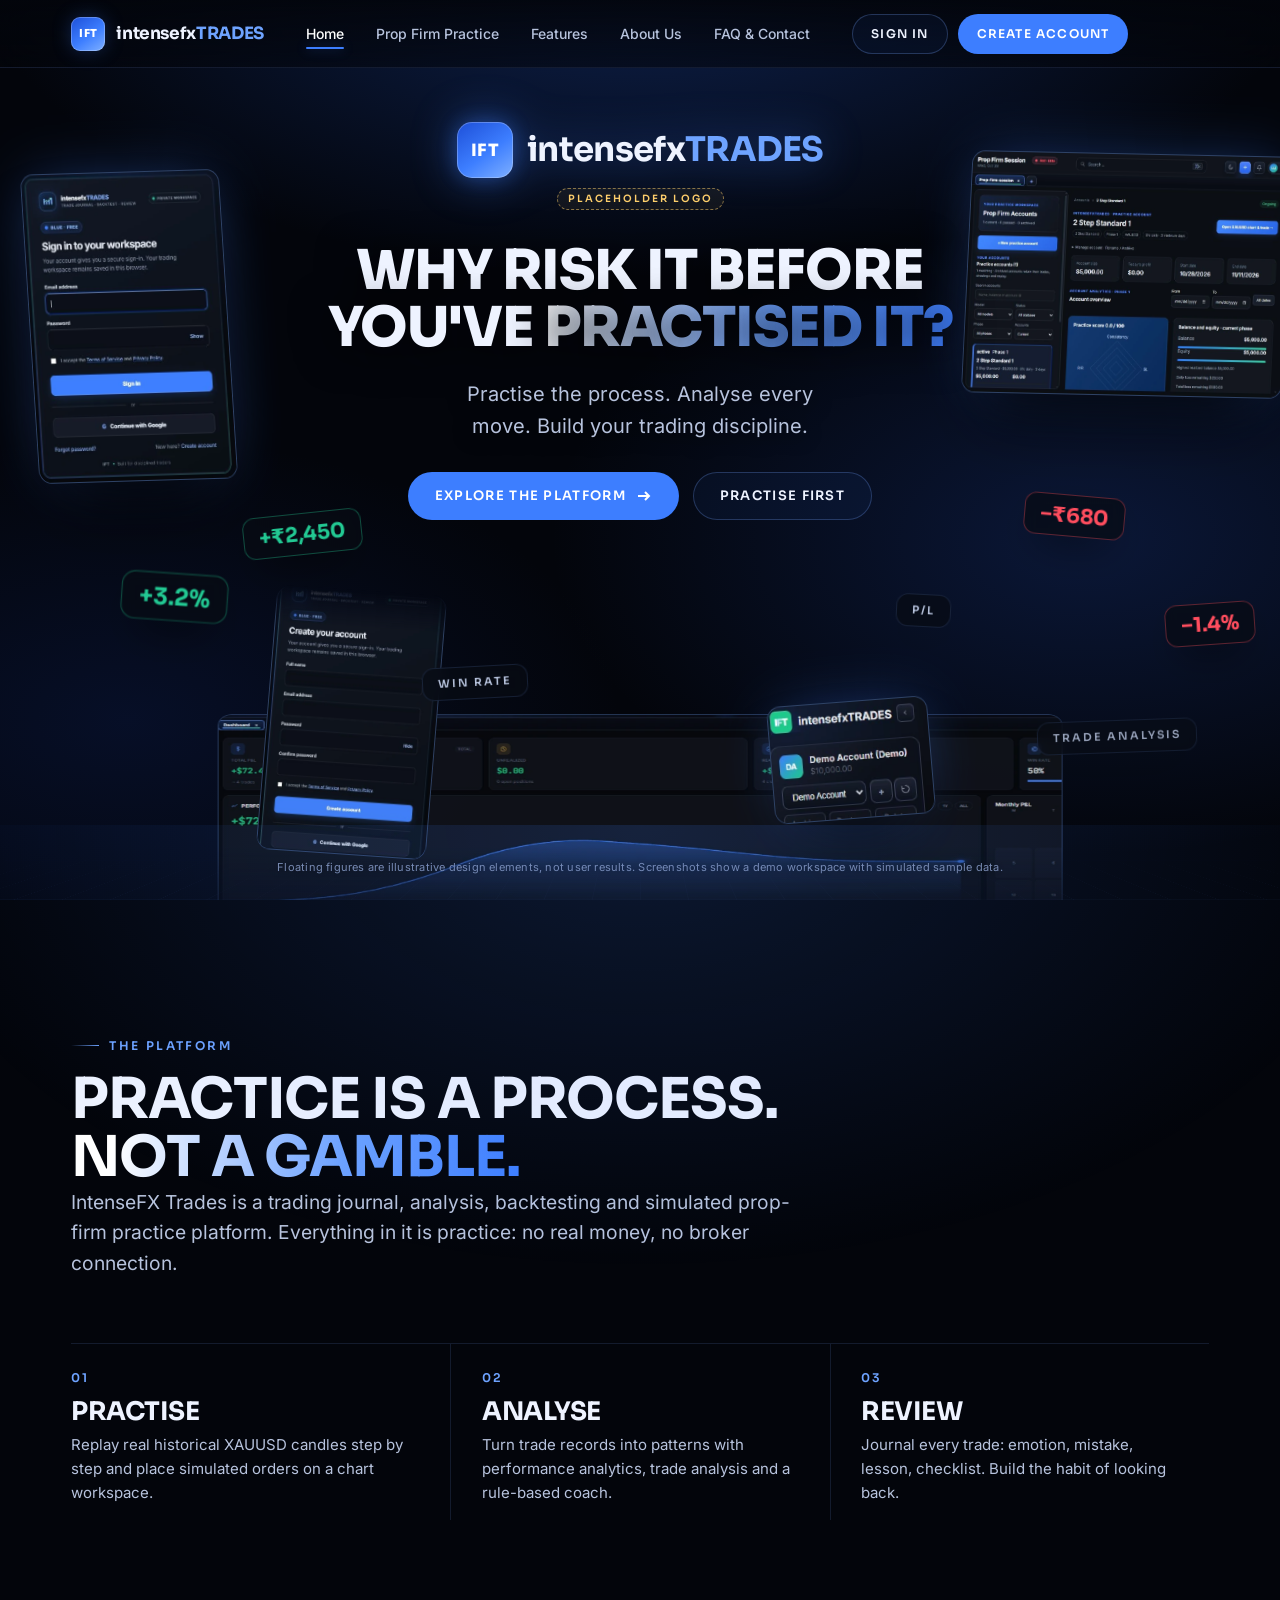
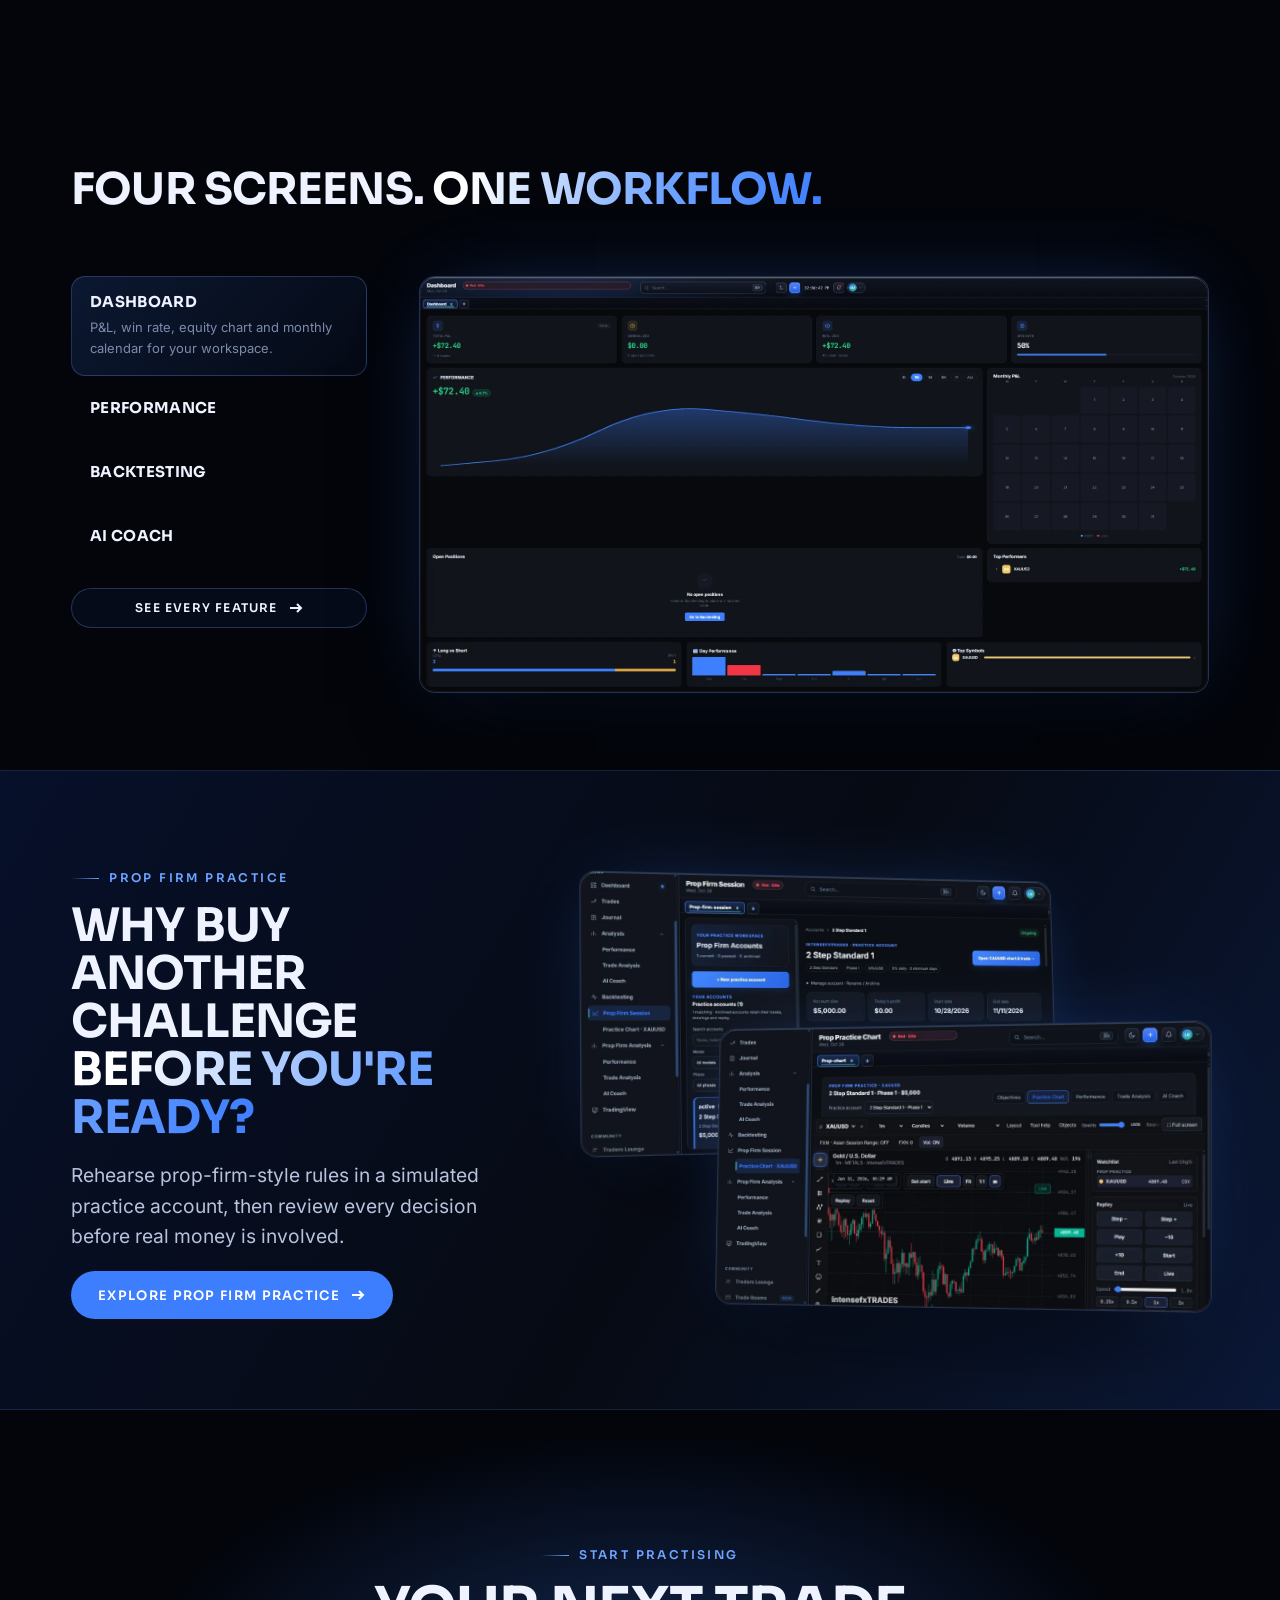
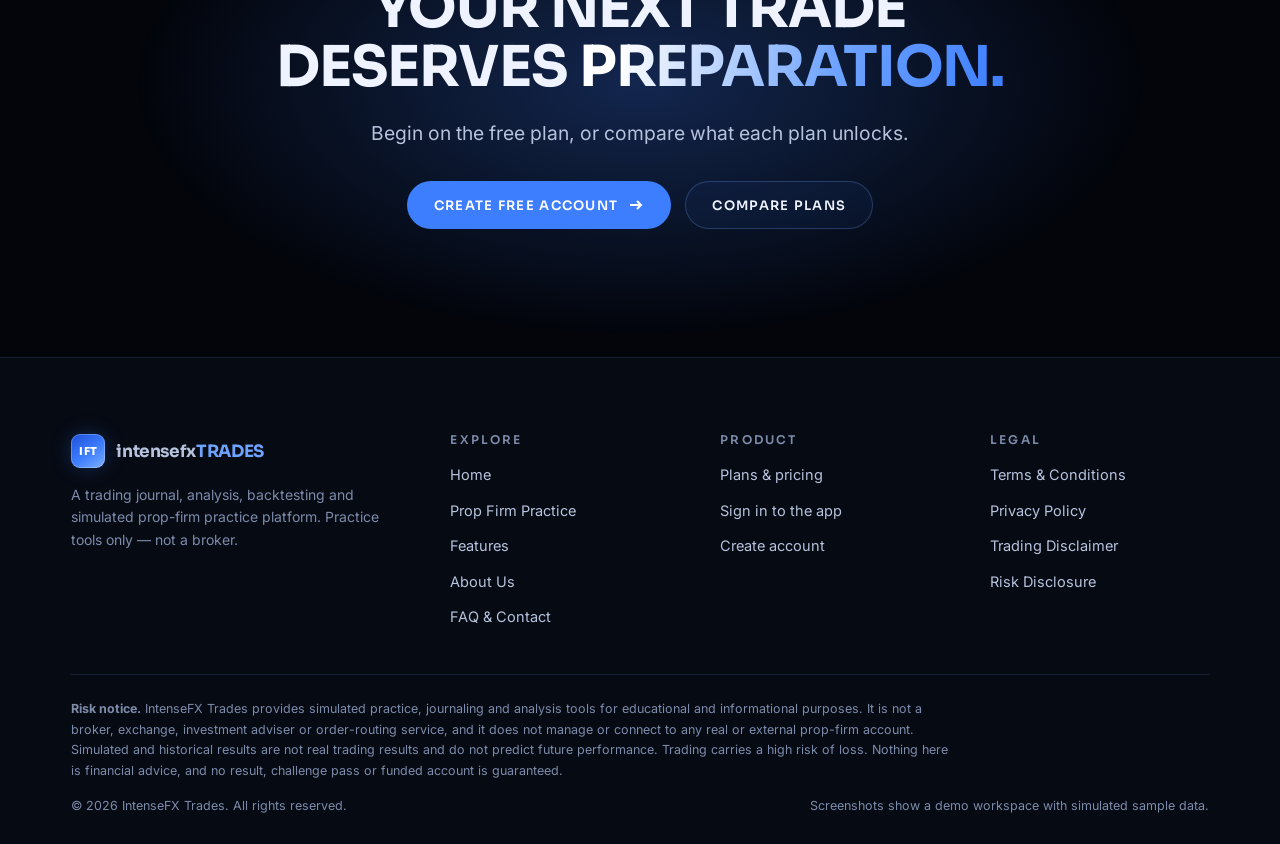
==== frontend/marketing/index.html @ 81b92e77 "Make marketing site the public root and move app under app path" ====
<!doctype html>
<html lang="en" class="js-off">
<head>
<meta charset="utf-8">
<meta name="viewport" content="width=device-width,initial-scale=1,viewport-fit=cover">
<title>IntenseFX Trades — Practise first. Analyse every move.</title>
<meta name="description" content="Trading journal, analysis, backtesting and simulated prop-firm practice. Practise the process, analyse every move, build discipline.">
<meta name="theme-color" content="#03050b">
<meta property="og:title" content="IntenseFX Trades — Practise first. Analyse every move."><meta property="og:description" content="Trading journal, analysis, backtesting and simulated prop-firm practice. Practise the process, analyse every move, build discipline."><meta property="og:type" content="website">

<link rel="icon" href="data:image/svg+xml,%3Csvg xmlns='http://www.w3.org/2000/svg' viewBox='0 0 32 32'%3E%3Crect width='32' height='32' rx='8' fill='%233d7eff'/%3E%3Ctext x='16' y='21' font-family='Arial' font-weight='800' font-size='12' text-anchor='middle' fill='white'%3EIFT%3C/text%3E%3C/svg%3E">
<link rel="preload" href="assets/fonts/sora-latin-wght-normal.woff2" as="font" type="font/woff2" crossorigin>
<link rel="preload" href="assets/fonts/inter-latin-wght-normal.woff2" as="font" type="font/woff2" crossorigin>
<link rel="stylesheet" href="assets/css/site.css?v=a6c6d876">
</head>
<body>
<a class="skip" href="#main">Skip to content</a>
<header class="nav"><div class="wrap"><a class="brand" href="index.html" aria-label="IntenseFX Trades — home"><span class="brand-mark" aria-hidden="true">IFT</span><span class="brand-word">intensefx<b>TRADES</b></span></a><button class="nav-toggle" type="button" aria-expanded="false" aria-controls="nav-panel" aria-label="Open menu"><span></span><span></span><span></span></button><div class="nav-panel" id="nav-panel"><nav aria-label="Primary"><ul class="nav-links"><li><a href="index.html" aria-current="page">Home</a></li><li><a href="prop-firm-practice.html">Prop Firm Practice</a></li><li><a href="features.html">Features</a></li><li><a href="about.html">About Us</a></li><li><a href="faq-contact.html">FAQ &amp; Contact</a></li></ul></nav><div class="nav-actions"><a class="btn btn-ghost btn-sm" href="app/" rel="noopener">Sign In</a><a class="btn btn-sm" href="app/" rel="noopener">Create Account</a></div></div></div></header>
<main id="main" class="has-hero">
<!-- HOME: lightweight 3D hero + three short sections -->
<section class="hero" aria-labelledby="hero-title">
  <div class="hero-grid" aria-hidden="true"></div>
  <canvas id="spark" aria-hidden="true"></canvas>

  <!-- Decorative 3D scene. Panels are real application screenshots; P/L figures are illustrative only. -->
  <div class="hero-stage" data-parallax aria-hidden="true">
    <div class="layer l-dash"><div class="float" style="--dur:11s"><div class="panel fade-bottom"><img src="assets/img/home/hero-dashboard.webp" width="1376" height="480" alt="Dashboard of a demo workspace showing profit and loss and an equity chart" loading="eager" decoding="async" fetchpriority="high"></div></div></div>

    <div class="layer l-login"><div class="float" style="--dur:9s"><div class="panel"><img src="assets/img/home/hero-login.webp" width="485" height="695" alt="IntenseFX Trades sign-in card" loading="eager" decoding="async" fetchpriority="high"></div></div></div>
    <div class="layer l-prop"><div class="float" style="--dur:10s;--delay:-3s"><div class="panel"><img src="assets/img/home/hero-prop-overview.webp" width="1025" height="720" alt="Prop Firm Session practice account overview" loading="eager" decoding="async" fetchpriority="high"></div></div></div>
    <div class="layer l-reg"><div class="float" style="--dur:8s;--delay:-2s"><div class="panel fade-top"><img src="assets/img/home/hero-account-creation.webp" width="485" height="720" alt="Create account form" loading="lazy" decoding="async"></div></div></div>
    <div class="layer l-sel"><div class="float" style="--dur:7.5s;--delay:-5s"><div class="panel"><img src="assets/img/home/hero-account-selection.webp" width="222" height="156" alt="Demo account selector" loading="lazy" decoding="async"></div></div></div>

    <div class="layer pl-wrap" style="left:19%;top:57%;--d0:30"><div class="float" style="--dur:6s"><span class="pl pos" style="--rot:-6deg">+₹2,450</span></div></div>
    <div class="layer pl-wrap" style="right:20%;top:55%;--d0:24"><div class="float" style="--dur:7s;--delay:-2s"><span class="pl neg" style="--rot:5deg">−₹680</span></div></div>
    <div class="layer pl-wrap" style="left:10%;top:64%;--d0:38"><div class="float" style="--dur:8s;--delay:-1s"><span class="pl pos" style="--rot:4deg;--s:1.15">+3.2%</span></div></div>
    <div class="layer pl-wrap" style="right:9%;top:67%;--d0:34"><div class="float" style="--dur:6.5s;--delay:-4s"><span class="pl neg" style="--rot:-4deg">−1.4%</span></div></div>
    <div class="layer pl-wrap" style="left:33%;top:74%;--d0:18"><div class="float" style="--dur:9s"><span class="pl lab" style="--rot:-3deg">WIN RATE</span></div></div>
    <div class="layer pl-wrap" style="right:30%;top:66%;--d0:14"><div class="float" style="--dur:10s;--delay:-6s"><span class="pl lab" style="--rot:3deg">P/L</span></div></div>
    <div class="layer pl-wrap" style="right:19%;top:80%;--d0:12"><div class="float" style="--dur:11s;--delay:-3s"><span class="pl lab" style="--rot:-2deg;opacity:.8">TRADE ANALYSIS</span></div></div>
  </div>

  <div class="hero-copy">
    <span class="logo-stage"><span class="logo-lockup" data-logo-slot="INTENSEFX_OFFICIAL_LOGO"><span class="brand-mark" aria-hidden="true">IFT</span><span class="brand-word">intensefx<b>TRADES</b></span></span><span class="ph-tag" title="Official logo not supplied yet">Placeholder logo</span></span>
    <h1 id="hero-title">Why risk it before you've <em>practised it?</em></h1>
    <p class="sub">Practise the process. Analyse every move. Build your trading discipline.</p>
    <div class="cta-row">
      <a class="btn" href="features.html">Explore the platform <svg viewBox="0 0 16 16" fill="none" stroke="currentColor" stroke-width="2" aria-hidden="true"><path d="M2 8h11M9 4l4 4-4 4"/></svg></a>
      <a class="btn btn-ghost" href="prop-firm-practice.html">Practise first</a>
    </div>
  </div>
  <p class="hero-note">Floating figures are illustrative design elements, not user results. Screenshots show a demo workspace with simulated sample data.</p>
</section>

<section class="sec glow-bg" aria-labelledby="intro-t">
  <div class="wrap">
    <div class="sec-head">
      <p class="eyebrow rv">The platform</p>
      <h2 class="tag rv" id="intro-t">Practice is a process. <em>Not a gamble.</em></h2>
      <p class="lede rv">IntenseFX Trades is a trading journal, analysis, backtesting and simulated prop-firm practice platform. Everything in it is practice: no real money, no broker connection.</p>
    </div>
    <div class="trio">
      <div class="rv"><div class="n">01</div><h3>Practise</h3><p>Replay real historical XAUUSD candles step by step and place simulated orders on a chart workspace.</p></div>
      <div class="rv" style="--d:.1s"><div class="n">02</div><h3>Analyse</h3><p>Turn trade records into patterns with performance analytics, trade analysis and a rule-based coach.</p></div>
      <div class="rv" style="--d:.2s"><div class="n">03</div><h3>Review</h3><p>Journal every trade: emotion, mistake, lesson, checklist. Build the habit of looking back.</p></div>
    </div>
  </div>
</section>

<section class="sec-tight" aria-labelledby="prev-t">
  <div class="wrap">
    <div class="sec-head"><p class="eyebrow rv">A quick look inside</p><h2 class="tag rv" id="prev-t" style="font-size:clamp(26px,3.4vw,44px)">Four screens. <em>One workflow.</em></h2></div>
    <div class="tabs rv" data-tabs>
      <div class="tablist" role="tablist" aria-label="Feature preview" aria-orientation="vertical">
        <button class="tab" role="tab" id="t-dash" aria-controls="p-dash" aria-selected="true"><strong>Dashboard</strong><span>P&amp;L, win rate, equity chart and monthly calendar for your workspace.</span></button>
        <button class="tab" role="tab" id="t-perf" aria-controls="p-perf" aria-selected="false" tabindex="-1"><strong>Performance</strong><span>Profit factor, expectancy, drawdown and breakdowns by session, symbol and strategy.</span></button>
        <button class="tab" role="tab" id="t-bt" aria-controls="p-bt" aria-selected="false" tabindex="-1"><strong>Backtesting</strong><span>Replay XAUUSD history with drawing tools and simulated orders.</span></button>
        <button class="tab" role="tab" id="t-coach" aria-controls="p-coach" aria-selected="false" tabindex="-1"><strong>AI Coach</strong><span>A rule-based review of your trading record, calculated locally.</span></button>
        <a class="btn btn-ghost btn-sm" style="margin-top:14px" href="features.html">See every feature <svg viewBox="0 0 16 16" fill="none" stroke="currentColor" stroke-width="2" aria-hidden="true"><path d="M2 8h11M9 4l4 4-4 4"/></svg></a>
      </div>
      <div class="tabpanels">
        <div role="tabpanel" id="p-dash" aria-labelledby="t-dash" class="shot" data-tilt><button type="button" class="zoom" aria-label="Enlarge screenshot: Dashboard"><img src="assets/img/features/dashboard.webp" width="1753" height="924" alt="Dashboard with total, unrealised and realised P&amp;L, win rate and an equity chart (demo workspace)" loading="eager" decoding="async" fetchpriority="high"><span class="zoom-hint" aria-hidden="true">Enlarge ⤢</span></button></div>
        <div role="tabpanel" id="p-perf" aria-labelledby="t-perf" class="shot" hidden><button type="button" class="zoom" aria-label="Enlarge screenshot: Performance analytics"><img src="assets/img/features/performance.webp" width="1794" height="782" alt="Performance analytics with net profit, win rate, profit factor and equity curve (demo workspace)" loading="lazy" decoding="async"><span class="zoom-hint" aria-hidden="true">Enlarge ⤢</span></button></div>
        <div role="tabpanel" id="p-bt" aria-labelledby="t-bt" class="shot" hidden><button type="button" class="zoom" aria-label="Enlarge screenshot: Backtesting"><img src="assets/img/features/backtesting.webp" width="1732" height="853" alt="Backtesting workspace replaying XAUUSD candles with position boxes" loading="lazy" decoding="async"><span class="zoom-hint" aria-hidden="true">Enlarge ⤢</span></button></div>
        <div role="tabpanel" id="p-coach" aria-labelledby="t-coach" class="shot" hidden><button type="button" class="zoom" aria-label="Enlarge screenshot: AI Coach"><img src="assets/img/features/ai-coach.webp" width="1730" height="735" alt="AI Coach scores and insights (demo workspace)" loading="lazy" decoding="async"><span class="zoom-hint" aria-hidden="true">Enlarge ⤢</span></button></div>
      </div>
    </div>
  </div>
</section>

<section class="band" aria-labelledby="prop-t">
  <div class="wrap">
    <div class="split">
      <div class="copy">
        <p class="eyebrow rv">Prop Firm Practice</p>
        <h2 class="tag rv" id="prop-t" style="font-size:clamp(26px,3.6vw,48px)">Why buy another challenge <em>before you're ready?</em></h2>
        <p class="lede rv">Rehearse prop-firm-style rules in a simulated practice account, then review every decision before real money is involved.</p>
        <div class="cta-row rv"><a class="btn" href="prop-firm-practice.html">Explore Prop Firm Practice <svg viewBox="0 0 16 16" fill="none" stroke="currentColor" stroke-width="2" aria-hidden="true"><path d="M2 8h11M9 4l4 4-4 4"/></svg></a></div>
      </div>
      <div class="stack-art rv" aria-hidden="false">
        <div class="shot"><img src="assets/img/prop/prop-overview.webp" width="1280" height="720" alt="Prop Firm Session practice account overview" loading="lazy" decoding="async"></div>
        <div class="shot"><img src="assets/img/prop/prop-chart.webp" width="1280" height="720" alt="Prop Practice Chart for XAUUSD with replay controls" loading="lazy" decoding="async"></div>
      </div>
    </div>
  </div>
</section>

<section class="sec final" aria-labelledby="fin-t">
  <div class="wrap">
    <p class="eyebrow rv">Start practising</p>
    <h2 class="tag rv" id="fin-t">Your next trade deserves <em>preparation.</em></h2>
    <p class="lede rv">Begin on the free plan, or compare what each plan unlocks.</p>
    <div class="cta-row rv"><a class="btn" href="app/" rel="noopener">Create free account <svg viewBox="0 0 16 16" fill="none" stroke="currentColor" stroke-width="2" aria-hidden="true"><path d="M2 8h11M9 4l4 4-4 4"/></svg></a><a class="btn btn-ghost" href="features.html#pricing">Compare plans</a></div>
  </div>
</section>

</main>
<footer class="footer"><div class="wrap">
<div class="foot-grid">
<div><a class="brand" href="index.html" aria-label="IntenseFX Trades — home"><span class="brand-mark" aria-hidden="true">IFT</span><span class="brand-word">intensefx<b>TRADES</b></span></a><p class="foot-about">A trading journal, analysis, backtesting and simulated prop-firm practice platform. Practice tools only — not a broker.</p></div>
<div><h4>Explore</h4><ul><li><a href="index.html">Home</a></li><li><a href="prop-firm-practice.html">Prop Firm Practice</a></li><li><a href="features.html">Features</a></li><li><a href="about.html">About Us</a></li><li><a href="faq-contact.html">FAQ &amp; Contact</a></li></ul></div>
<div><h4>Product</h4><ul><li><a href="features.html#pricing">Plans &amp; pricing</a></li><li><a href="app/">Sign in to the app</a></li><li><a href="app/">Create account</a></li></ul></div>
<div><h4>Legal</h4><ul><li><a href="legal.html#terms">Terms &amp; Conditions</a></li><li><a href="legal.html#privacy">Privacy Policy</a></li><li><a href="legal.html#disclaimer">Trading Disclaimer</a></li><li><a href="legal.html#risk">Risk Disclosure</a></li></ul></div>
</div>
<div class="foot-risk"><p><strong>Risk notice.</strong> IntenseFX Trades provides simulated practice, journaling and analysis tools for educational and informational purposes. It is not a broker, exchange, investment adviser or order-routing service, and it does not manage or connect to any real or external prop-firm account. Simulated and historical results are not real trading results and do not predict future performance. Trading carries a high risk of loss. Nothing here is financial advice, and no result, challenge pass or funded account is guaranteed.</p></div>
<div class="foot-bottom"><span>© 2026 IntenseFX Trades. All rights reserved.</span><span>Screenshots show a demo workspace with simulated sample data.</span></div>
</div></footer>
<script src="assets/js/site.js?v=a6c6d876" defer></script>
</body>
</html>
---- frontend/marketing/assets/css/site.css ----
/* IntenseFX Trades marketing site — design system
   Blue-black identity matched to the app. Plan colours (green/purple/red/gold) only on plan UI. */

@font-face{font-family:"Sora";src:url("../fonts/sora-latin-wght-normal.woff2") format("woff2");font-weight:100 800;font-display:swap}
@font-face{font-family:"Inter";src:url("../fonts/inter-latin-wght-normal.woff2") format("woff2");font-weight:100 900;font-display:swap}

:root{
  --bg-0:#03050b; --bg-1:#060a13; --bg-2:#0a101c; --bg-3:#0f1727;
  --ink:#eef3ff; --ink-2:#b7c3dd; --ink-3:#7d8bab;
  --line:rgba(120,165,255,.14); --line-2:rgba(120,165,255,.26);
  --blue:#3d7eff; --blue-2:#6ea3ff; --blue-glow:rgba(61,126,255,.45);
  --green:#22c993; --red:#ff4d5e; --purple:#8b6cff; --gold:#e2b04a;
  --font-display:"Sora","Inter",system-ui,sans-serif;
  --font-body:"Inter",system-ui,-apple-system,"Segoe UI",sans-serif;
  --r-1:10px; --r-2:16px; --r-3:24px;
  --gut:clamp(18px,4vw,56px); --max:1240px;
  --ease:cubic-bezier(.2,.7,.2,1);
  --nav-h:68px;
}
*{box-sizing:border-box}
html{scroll-behavior:smooth;-webkit-text-size-adjust:100%}
body{margin:0;background:var(--bg-0);color:var(--ink);font:400 16px/1.6 var(--font-body);overflow-x:hidden;-webkit-font-smoothing:antialiased}
img{max-width:100%;height:auto;display:block}
a{color:var(--blue-2);text-underline-offset:3px}
a:hover{color:#fff}
:focus-visible{outline:2px solid var(--blue-2);outline-offset:3px;border-radius:6px}
.sr{position:absolute!important;width:1px;height:1px;overflow:hidden;clip:rect(0 0 0 0);white-space:nowrap}
.skip{position:absolute;left:12px;top:-60px;background:var(--blue);color:#fff;padding:10px 16px;border-radius:8px;z-index:200;transition:top .2s}
.skip:focus{top:12px}
.wrap{width:100%;max-width:var(--max);margin:0 auto;padding:0 var(--gut)}
section{position:relative}
h1,h2,h3,h4{font-family:var(--font-display);margin:0;line-height:1.08;letter-spacing:-.02em}
p{margin:0 0 1em}

/* ---------- typography ---------- */
.eyebrow{font:600 12px/1 var(--font-display);letter-spacing:.2em;text-transform:uppercase;color:var(--blue-2);display:inline-flex;align-items:center;gap:10px;margin-bottom:18px}
.eyebrow::before{content:"";width:28px;height:1px;background:linear-gradient(90deg,transparent,var(--blue-2))}
.tag{font-weight:700;text-transform:uppercase;font-size:clamp(28px,4.4vw,58px);line-height:1.04}
.tag em{font-style:normal;background:linear-gradient(100deg,#fff 10%,var(--blue-2) 60%,var(--blue));-webkit-background-clip:text;background-clip:text;color:transparent}
.lede{font-size:clamp(16px,1.5vw,20px);color:var(--ink-2);max-width:60ch}
.muted{color:var(--ink-3)}
.mono{font-family:ui-monospace,SFMono-Regular,Menlo,monospace}

/* ---------- buttons ---------- */
.btn{--c:var(--blue);display:inline-flex;align-items:center;justify-content:center;gap:10px;min-height:48px;padding:0 26px;border-radius:999px;border:1px solid transparent;font:600 13px/1 var(--font-display);letter-spacing:.1em;text-transform:uppercase;text-decoration:none;cursor:pointer;color:#fff;background:var(--c);transition:transform .25s var(--ease),box-shadow .25s var(--ease),background .25s,border-color .25s;position:relative}
.btn:hover{transform:translateY(-2px);box-shadow:0 12px 34px -8px var(--blue-glow);color:#fff}
.btn:active{transform:translateY(0) scale(.98);box-shadow:none}
.btn svg{width:16px;height:16px;transition:transform .25s var(--ease)}
.btn:hover svg{transform:translateX(3px)}
.btn-ghost{background:rgba(61,126,255,.06);border-color:var(--line-2);color:var(--ink)}
.btn-ghost:hover{background:rgba(61,126,255,.14);border-color:var(--blue-2)}
.btn-sm{min-height:40px;padding:0 18px;font-size:12px}
.btn[disabled],.btn[aria-disabled="true"]{opacity:.45;cursor:not-allowed;transform:none;box-shadow:none;pointer-events:none}
.btn.loading::after{content:"";width:14px;height:14px;border-radius:50%;border:2px solid rgba(255,255,255,.4);border-top-color:#fff;animation:spin .7s linear infinite}
@keyframes spin{to{transform:rotate(360deg)}}
.cta-row{display:flex;flex-wrap:wrap;gap:14px}

/* ---------- navigation ---------- */
.nav{position:fixed;inset:0 0 auto 0;height:var(--nav-h);z-index:100;display:flex;align-items:center;background:linear-gradient(to bottom,rgba(3,5,11,.92),rgba(3,5,11,.55));backdrop-filter:blur(14px);-webkit-backdrop-filter:blur(14px);border-bottom:1px solid var(--line)}
.nav .wrap{display:flex;align-items:center;gap:28px}
.brand{display:inline-flex;align-items:center;gap:11px;text-decoration:none;color:var(--ink)}
.brand-mark{width:34px;height:34px;border-radius:9px;background:linear-gradient(145deg,#1d4fd8,#3d7eff 55%,#7fb0ff);display:grid;place-items:center;font:800 11px/1 var(--font-display);letter-spacing:.02em;color:#fff;box-shadow:0 0 22px -4px var(--blue-glow),inset 0 0 0 1px rgba(255,255,255,.25)}
.brand-word{font:700 17px/1 var(--font-display);letter-spacing:-.02em}
.brand-word b{color:var(--blue-2);font-weight:700}
.brand img{height:34px;width:auto}
.nav-links{display:flex;gap:4px;margin:0 auto;padding:0;list-style:none}
.nav-links a{display:block;padding:10px 14px;border-radius:999px;color:var(--ink-2);text-decoration:none;font:500 14px/1 var(--font-body);position:relative;transition:color .2s,background .2s}
.nav-links a:hover{color:#fff;background:rgba(61,126,255,.1)}
.nav-links a[aria-current="page"]{color:#fff}
.nav-links a[aria-current="page"]::after{content:"";position:absolute;left:14px;right:14px;bottom:2px;height:2px;border-radius:2px;background:var(--blue);box-shadow:0 0 12px var(--blue-glow)}
.nav-actions{display:flex;gap:10px;align-items:center}
.nav-toggle{display:none;width:44px;height:44px;border-radius:12px;border:1px solid var(--line-2);background:rgba(61,126,255,.06);color:var(--ink);cursor:pointer;margin-left:auto}
.nav-toggle span{display:block;width:18px;height:2px;background:currentColor;margin:4px auto;transition:transform .3s var(--ease),opacity .2s}
.nav-toggle[aria-expanded="true"] span:nth-child(1){transform:translateY(6px) rotate(45deg)}
.nav-toggle[aria-expanded="true"] span:nth-child(2){opacity:0}
.nav-toggle[aria-expanded="true"] span:nth-child(3){transform:translateY(-6px) rotate(-45deg)}
@media (max-width:980px){
  .nav-toggle{display:block}
  .nav .wrap{gap:12px}
  .nav-panel{position:fixed;inset:var(--nav-h) 0 auto 0;background:rgba(3,5,11,.97);backdrop-filter:blur(16px);border-bottom:1px solid var(--line);padding:14px var(--gut) 26px;display:grid;gap:18px;max-height:calc(100dvh - var(--nav-h));overflow:auto;visibility:hidden;opacity:0;transform:translateY(-10px);transition:opacity .25s,transform .3s var(--ease),visibility 0s .3s}
  .nav-panel.open{visibility:visible;opacity:1;transform:none;transition-delay:0s}
  .nav-links{flex-direction:column;margin:0}
  .nav-links a{padding:14px 12px;font-size:16px;border-radius:10px}
  .nav-links a[aria-current="page"]::after{left:12px;right:auto;width:28px;bottom:6px}
  .nav-actions{flex-wrap:wrap}
  .nav-actions .btn{flex:1 1 150px}
}
@media (min-width:981px){.nav-panel{display:contents}}
main{padding-top:var(--nav-h)}
main.has-hero{padding-top:0}

/* ---------- sections ---------- */
.sec{padding:clamp(72px,10vw,140px) 0}
.sec-tight{padding:clamp(48px,6vw,84px) 0}
.sec-head{max-width:780px;margin-bottom:clamp(32px,5vw,64px)}
.sec-head.center{margin-inline:auto;text-align:center}
.sec-head.center .lede{margin-inline:auto}
.divider{height:1px;background:linear-gradient(90deg,transparent,var(--line-2),transparent);border:0;margin:0}
.glow-bg{overflow-x:clip}
.glow-bg::before{content:"";position:absolute;inset:-10% -20% auto;height:70%;background:radial-gradient(ellipse at 50% 0,rgba(61,126,255,.16),transparent 60%);pointer-events:none}

/* reveal (plays once) */
.rv{opacity:0;transform:translateY(26px);transition:opacity .8s var(--ease),transform .8s var(--ease);transition-delay:var(--d,0s)}
.rv.in{opacity:1;transform:none}
.js-off .rv,.no-io .rv{opacity:1;transform:none}

/* ---------- screenshot frames ---------- */
.shot{position:relative;margin:0;border-radius:var(--r-2);background:var(--bg-1);border:1px solid var(--line-2);overflow:hidden;box-shadow:0 50px 90px -40px rgba(0,0,0,.9),0 0 80px -30px var(--blue-glow);transition:transform .5s var(--ease),box-shadow .5s}
.shot::after{content:"";position:absolute;inset:0;border-radius:inherit;box-shadow:inset 0 0 0 1px rgba(255,255,255,.04),inset 0 1px 0 rgba(160,200,255,.18);pointer-events:none}
.shot button.zoom{all:unset;display:block;cursor:zoom-in;width:100%;position:relative}
.shot button.zoom:focus-visible{outline:2px solid var(--blue-2);outline-offset:-2px}
.shot img{width:100%;height:auto}
.shot .zoom-hint{position:absolute;right:12px;bottom:12px;background:rgba(3,5,11,.8);border:1px solid var(--line-2);border-radius:999px;padding:7px 12px;font:600 11px/1 var(--font-display);letter-spacing:.08em;text-transform:uppercase;color:var(--ink-2);opacity:0;transform:translateY(6px);transition:.25s;pointer-events:none}
.shot:hover .zoom-hint,.shot button.zoom:focus-visible .zoom-hint{opacity:1;transform:none}
@media (hover:none){.shot .zoom-hint{opacity:1;transform:none}}
.shot[data-tilt]{transform:perspective(1800px) rotateX(var(--rx,0deg)) rotateY(var(--ry,0deg))}
figcaption.cap{font-size:13px;color:var(--ink-3);padding:12px 4px 0;line-height:1.5}
.shot-wrap{margin:0}
.badge{display:inline-flex;align-items:center;gap:6px;font:600 11px/1 var(--font-display);letter-spacing:.1em;text-transform:uppercase;border:1px solid var(--line-2);border-radius:999px;padding:7px 11px;color:var(--ink-2);background:rgba(61,126,255,.07)}
.badge.green{color:var(--green);border-color:rgba(34,201,147,.35);background:rgba(34,201,147,.08)}
.badge.purple{color:var(--purple);border-color:rgba(139,108,255,.4);background:rgba(139,108,255,.08)}
.badge.red{color:var(--red);border-color:rgba(255,77,94,.4);background:rgba(255,77,94,.08)}
.badge.gold{color:var(--gold);border-color:rgba(226,176,74,.4);background:rgba(226,176,74,.08)}
.badge.confirm{color:#ffcf6b;border-color:rgba(255,207,107,.4);background:rgba(255,207,107,.08)}
.badge.soon{color:var(--ink-3)}
.badges{display:flex;flex-wrap:wrap;gap:8px;margin-bottom:18px}

/* ---------- split layouts ---------- */
.split{display:grid;grid-template-columns:minmax(0,5fr) minmax(0,7fr);gap:clamp(28px,5vw,72px);align-items:center}
.split.flip{grid-template-columns:minmax(0,7fr) minmax(0,5fr)}
.split.flip .copy{order:2}
.split.wide{grid-template-columns:minmax(0,4fr) minmax(0,8fr)}
.copy h2{margin-bottom:18px}
.copy ul.ticks{list-style:none;padding:0;margin:18px 0 26px;display:grid;gap:10px}
.copy ul.ticks li{display:flex;gap:12px;color:var(--ink-2)}
.copy ul.ticks li::before{content:"";flex:0 0 18px;height:18px;margin-top:3px;border-radius:50%;background:radial-gradient(circle,var(--blue-2) 0 3px,transparent 4px),rgba(61,126,255,.14);border:1px solid var(--line-2)}
@media (max-width:900px){.split,.split.flip,.split.wide{grid-template-columns:1fr}.split.flip .copy{order:0}}

/* ---------- HERO (home) ---------- */
.hero{position:relative;min-height:max(100svh,760px);overflow:hidden;isolation:isolate;display:flex;align-items:flex-start;justify-content:center;background:radial-gradient(ellipse 80% 55% at 50% -5%,#0e2250 0,transparent 65%),radial-gradient(ellipse 60% 50% at 85% 60%,rgba(30,70,170,.28),transparent 70%),radial-gradient(ellipse 55% 45% at 10% 80%,rgba(20,50,140,.22),transparent 70%),var(--bg-0)}
.hero-grid{position:absolute;left:-30%;right:-30%;bottom:-8%;height:60%;z-index:-2;background-image:linear-gradient(rgba(90,140,255,.16) 1px,transparent 1px),linear-gradient(90deg,rgba(90,140,255,.16) 1px,transparent 1px);background-size:64px 64px;transform:perspective(600px) rotateX(64deg);transform-origin:50% 100%;-webkit-mask-image:linear-gradient(to top,#000 5%,transparent 80%);mask-image:linear-gradient(to top,#000 5%,transparent 80%);opacity:.55}
#spark{position:absolute;inset:0;width:100%;height:100%;z-index:-1;opacity:.7}
.hero-stage{position:absolute;inset:0;perspective:1500px;perspective-origin:50% 38%;pointer-events:none;z-index:1}
.layer{position:absolute;translate:calc(var(--mx,0)*var(--depth,10)*1px) calc(var(--my,0)*var(--depth,10)*1px);will-change:translate;transition:translate .35s ease-out}
.float{animation:floaty var(--dur,9s) ease-in-out var(--delay,0s) infinite alternate}
@keyframes floaty{from{transform:translate3d(0,-7px,0)}to{transform:translate3d(0,9px,0)}}
.panel{width:100%;border-radius:14px;overflow:hidden;background:var(--bg-1);border:1px solid rgba(120,170,255,.35);box-shadow:0 40px 70px -25px rgba(0,0,0,.95),0 0 60px -14px var(--blue-glow),inset 0 1px 0 rgba(180,210,255,.2);transform:rotateX(var(--rx,0deg)) rotateY(var(--ry,0deg)) rotateZ(var(--rz,0deg)) translateZ(var(--z,0px));transform-style:preserve-3d}
.panel img{width:100%;height:auto}
.panel.fade-top{-webkit-mask-image:linear-gradient(to bottom,transparent 0,#000 14%);mask-image:linear-gradient(to bottom,transparent 0,#000 14%)}
.panel.fade-bottom{-webkit-mask-image:linear-gradient(to bottom,#000 55%,transparent 100%);mask-image:linear-gradient(to bottom,#000 55%,transparent 100%);border-bottom:0}
.l-login{left:1.6%;top:19%;width:clamp(200px,17vw,270px);--depth:16}
.l-login .panel{--rx:6deg;--ry:24deg;--rz:-4deg}
.l-prop{right:-1.5%;top:17%;width:clamp(260px,27vw,420px);--depth:12}
.l-prop .panel{--rx:5deg;--ry:-22deg;--rz:3deg}
.l-reg{left:20.5%;bottom:5%;width:clamp(150px,14vw,215px);--depth:26;filter:saturate(.95)}
.l-reg .panel{--rx:-4deg;--ry:18deg;--rz:5deg}
.l-sel{right:27%;bottom:9%;width:clamp(150px,13vw,200px);--depth:34}
.l-sel .panel{--rx:-3deg;--ry:-14deg;--rz:-5deg}
.l-dash{left:50%;bottom:-9%;width:min(66vw,980px);translate:-50% 0;--depth:6}
.l-dash .panel{--rx:36deg;--rz:0deg;opacity:.9}
.l-dash{translate:calc(-50% + var(--mx,0)*6px) calc(var(--my,0)*6px)}
.pl{position:absolute;font:700 clamp(15px,1.6vw,24px)/1 var(--font-display);letter-spacing:-.01em;padding:10px 15px;border-radius:12px;background:rgba(6,10,19,.72);border:1px solid var(--line-2);backdrop-filter:blur(6px);white-space:nowrap;box-shadow:0 16px 40px -14px #000;transform:rotate(var(--rot,0deg)) scale(var(--s,1))}
.pl.pos{color:var(--green);border-color:rgba(34,201,147,.35)}
.pl.neg{color:var(--red);border-color:rgba(255,77,94,.35)}
.pl.lab{color:var(--ink-2);font-size:11px;letter-spacing:.18em;font-weight:600;border-color:var(--line)}
.pl-wrap{--depth:var(--d0,20)}
.hero-copy{position:relative;z-index:3;text-align:center;padding:calc(var(--nav-h) + clamp(28px,6vh,70px)) var(--gut) 0;max-width:820px;margin-inline:auto}
.logo-stage{display:inline-flex;flex-direction:column;align-items:center;gap:10px;margin-bottom:clamp(18px,3.5vh,34px);animation:logoIn 1.1s var(--ease) both}
@keyframes logoIn{from{opacity:0;transform:translateY(14px) scale(.94);filter:blur(6px)}to{opacity:1;transform:none;filter:none}}
.logo-lockup{display:inline-flex;align-items:center;gap:14px;filter:drop-shadow(0 0 22px var(--blue-glow));animation:logoPulse 6s ease-in-out infinite alternate}
@keyframes logoPulse{from{filter:drop-shadow(0 0 14px rgba(61,126,255,.3))}to{filter:drop-shadow(0 0 28px rgba(61,126,255,.55))}}
.logo-lockup .brand-mark{width:56px;height:56px;border-radius:15px;font-size:17px}
.logo-lockup .brand-word{font-size:clamp(24px,3vw,34px)}
.logo-lockup img{height:clamp(52px,7vw,84px);width:auto}
.ph-tag{font:600 10px/1 var(--font-display);letter-spacing:.2em;text-transform:uppercase;color:#ffcf6b;border:1px dashed rgba(255,207,107,.5);border-radius:999px;padding:5px 10px;background:rgba(255,207,107,.06)}
.hero h1{font-weight:800;text-transform:uppercase;font-size:clamp(30px,4.3vw,58px);line-height:1.04;text-wrap:balance;text-shadow:0 6px 40px rgba(3,5,11,.9)}
.hero h1 em{font-style:normal;background:linear-gradient(100deg,#fff,var(--blue-2) 55%,var(--blue));-webkit-background-clip:text;background-clip:text;color:transparent}
.hero .sub{margin:22px auto 30px;font-size:clamp(16px,1.6vw,20px);color:var(--ink-2);max-width:52ch;text-wrap:balance;text-shadow:0 2px 20px #03050b}
.hero .cta-row{justify-content:center}
.hero-note{text-shadow:0 1px 10px #03050b;position:absolute;z-index:4;bottom:12px;left:0;right:0;text-align:center;font-size:11px;color:var(--ink-3);padding:0 var(--gut);letter-spacing:.02em}
@media (max-width:1100px){
  .l-reg,.l-sel{display:none}
  .l-login{left:-3%;top:26%;opacity:.8}
  .l-prop{right:-5%;top:24%;opacity:.8}
}
@media (max-width:820px){
  .hero{min-height:0;display:flex;flex-direction:column;align-items:stretch;padding-bottom:0}
  .hero-copy{order:1;padding-bottom:0}
  .hero-stage{order:2;position:relative;inset:auto;height:clamp(240px,62vw,380px);margin-top:36px;perspective:900px}
  .hero-note{order:3}
  .layer{translate:none!important;transition:none}
  .l-login{left:3%;top:6%;width:30%;opacity:1}
  .l-prop{right:3%;top:2%;width:62%;opacity:1}
  .l-dash,.l-reg,.l-sel{display:none}
  .l-login .panel{--ry:16deg;--rx:4deg}
  .l-prop .panel{--ry:-14deg;--rx:3deg}
  .pl-wrap{display:none}
  .pl.keep{display:block}
  .hero-note{position:relative;bottom:auto;padding:18px var(--gut) 22px}
  .hero-grid{height:40%}
}
@media (max-width:520px){.l-login{width:36%;left:0}.l-prop{width:66%;right:0}.hero .cta-row .btn{width:100%}}

/* ---------- page hero (inner pages) ---------- */
.phero{position:relative;padding:clamp(56px,8vw,110px) 0 clamp(36px,5vw,70px);overflow:hidden;isolation:isolate;background:radial-gradient(ellipse 70% 60% at 50% 0,rgba(30,70,170,.35),transparent 70%),var(--bg-0)}
.phero h1{font-size:clamp(32px,5vw,68px);text-transform:uppercase;font-weight:800;text-wrap:balance;max-width:16ch}
.phero .lede{margin:22px 0 30px}
.phero.center{text-align:center}.phero.center h1,.phero.center .lede{margin-inline:auto}.phero.center .cta-row{justify-content:center}
.phero-art{margin-top:clamp(34px,5vw,64px);perspective:1800px}
.phero-art .shot{transform:rotateX(9deg) scale(.98);transform-origin:50% 100%;transition:transform .8s var(--ease)}
.phero-art .shot.in{transform:rotateX(0)}

/* ---------- home: intro & tabs ---------- */
.trio{display:grid;grid-template-columns:repeat(3,1fr);border-top:1px solid var(--line);margin-top:clamp(36px,5vw,60px)}
.trio>div{padding:28px clamp(0px,2vw,28px) 0 0}
.trio>div+div{padding-left:clamp(16px,2.4vw,36px);border-left:1px solid var(--line)}
.trio .n{font:600 12px/1 var(--font-display);letter-spacing:.18em;color:var(--blue-2);margin-bottom:14px}
.trio h3{font-size:clamp(20px,2vw,26px);margin-bottom:8px;text-transform:uppercase}
.trio p{color:var(--ink-2);font-size:15px}
@media (max-width:760px){.trio{grid-template-columns:1fr}.trio>div+div{border-left:0;border-top:1px solid var(--line);padding-left:0;margin-top:24px}}
.tabs{display:grid;grid-template-columns:minmax(0,3fr) minmax(0,8fr);gap:clamp(20px,4vw,56px);align-items:start}
.tablist{display:grid;gap:6px}
.tab{all:unset;box-sizing:border-box;cursor:pointer;padding:16px 18px;border-radius:14px;border:1px solid transparent;color:var(--ink-2);transition:.25s var(--ease);display:block}
.tab strong{display:block;font:700 15px/1.2 var(--font-display);letter-spacing:.02em;color:var(--ink);text-transform:uppercase}
.tab span{display:block;font-size:13px;margin-top:6px;color:var(--ink-3);max-height:0;overflow:hidden;opacity:0;transition:max-height .4s var(--ease),opacity .3s}
.tab:hover{background:rgba(61,126,255,.07)}
.tab[aria-selected="true"]{background:linear-gradient(135deg,rgba(61,126,255,.16),rgba(61,126,255,.04));border-color:var(--line-2)}
.tab[aria-selected="true"] span{max-height:90px;opacity:1}
.tab:focus-visible{outline:2px solid var(--blue-2);outline-offset:2px}
.tabpanels .shot[hidden]{display:none}
.tabpanels .shot{animation:panelIn .6s var(--ease)}
@keyframes panelIn{from{opacity:0;transform:translateY(12px) scale(.985)}to{opacity:1;transform:none}}
@media (max-width:900px){.tabs{grid-template-columns:1fr}.tablist{grid-auto-flow:column;grid-auto-columns:max-content;overflow-x:auto;padding-bottom:6px;scrollbar-width:thin}.tab{padding:12px 16px;white-space:nowrap}.tab span{display:none}}

/* band */
.band{position:relative;overflow:hidden;border-block:1px solid var(--line);background:linear-gradient(120deg,#07102a,#060a13 55%,#0a1736)}
.band .split{padding-block:clamp(48px,7vw,96px)}
.stack-art{position:relative;aspect-ratio:16/11}
.stack-art .shot{position:absolute;width:78%}
.stack-art .shot:nth-child(1){left:0;top:0;z-index:1;transform:perspective(1400px) rotateY(14deg) rotateX(4deg)}
.stack-art .shot:nth-child(2){right:0;bottom:0;z-index:2;transform:perspective(1400px) rotateY(-10deg) rotateX(3deg) translateZ(40px)}

/* ---------- features page ---------- */
.fx-layout{display:grid;grid-template-columns:220px minmax(0,1fr);gap:clamp(24px,4vw,64px)}
.fx-index{position:sticky;top:calc(var(--nav-h) + 24px);align-self:start;max-height:calc(100dvh - var(--nav-h) - 48px);overflow:auto}
.fx-index ol{list-style:none;margin:0;padding:0;border-left:1px solid var(--line)}
.fx-index a{display:block;padding:9px 0 9px 16px;color:var(--ink-3);text-decoration:none;font:500 13.5px/1.3 var(--font-body);border-left:2px solid transparent;margin-left:-1px;transition:.2s}
.fx-index a:hover{color:#fff}
.fx-index a.on{color:#fff;border-left-color:var(--blue);background:linear-gradient(90deg,rgba(61,126,255,.12),transparent)}
.fx-sec{padding:clamp(44px,6vw,84px) 0;border-bottom:1px solid var(--line);scroll-margin-top:calc(var(--nav-h) + 12px)}
.fx-sec:first-child{padding-top:0}
.fx-sec h2{font-size:clamp(26px,3.4vw,44px);text-transform:uppercase;font-weight:700;margin-bottom:16px;text-wrap:balance}
.fx-sec .lede{margin-bottom:24px}
.fx-sec .shot{margin-top:8px}
.fx-notes{display:grid;grid-template-columns:repeat(auto-fit,minmax(220px,1fr));gap:18px;margin:26px 0 0;padding:0;list-style:none}
.fx-notes li{border-top:1px solid var(--line);padding-top:14px;color:var(--ink-2);font-size:14.5px}
.fx-notes b{display:block;color:var(--ink);font:600 13px/1.2 var(--font-display);letter-spacing:.06em;text-transform:uppercase;margin-bottom:6px}
.shot-row{display:grid;gap:clamp(14px,2vw,26px);grid-template-columns:repeat(3,minmax(0,1fr));align-items:start}
.shot-row.two{grid-template-columns:repeat(2,minmax(0,1fr))}
.shot-row .shot-wrap{min-width:0}
@media (max-width:1060px){.fx-layout{grid-template-columns:1fr}.fx-index{display:none}}
@media (max-width:700px){.shot-row,.shot-row.two{grid-template-columns:1fr}.shot-row .shot img{max-height:none}}
.honest{border:1px solid var(--line-2);border-radius:var(--r-2);padding:22px 24px;background:linear-gradient(135deg,rgba(61,126,255,.08),transparent);color:var(--ink-2);font-size:15px}
.honest b{color:#fff}

/* pricing */
.pricing-top{display:flex;flex-wrap:wrap;gap:16px 28px;align-items:end;justify-content:space-between;margin-bottom:26px}
.select{display:grid;gap:6px;font:600 12px/1 var(--font-display);letter-spacing:.14em;text-transform:uppercase;color:var(--ink-3)}
.select select{appearance:none;background:var(--bg-2) url("data:image/svg+xml,%3Csvg xmlns='http://www.w3.org/2000/svg' width='12' height='8'%3E%3Cpath d='M1 1l5 5 5-5' fill='none' stroke='%23b7c3dd' stroke-width='2'/%3E%3C/svg%3E") no-repeat right 14px center;color:var(--ink);border:1px solid var(--line-2);border-radius:12px;padding:13px 40px 13px 16px;font:500 15px var(--font-body);letter-spacing:0;text-transform:none;min-width:200px;cursor:pointer}
.plans{display:grid;grid-template-columns:repeat(4,minmax(0,1fr));gap:16px}
.plan{--pc:var(--blue);display:flex;flex-direction:column;border:1px solid color-mix(in srgb,var(--pc) 30%,transparent);border-radius:var(--r-2);padding:24px 22px;background:linear-gradient(170deg,color-mix(in srgb,var(--pc) 9%,var(--bg-1)),var(--bg-1) 55%);transition:transform .35s var(--ease),box-shadow .35s}
.plan:hover{transform:translateY(-4px);box-shadow:0 30px 60px -30px color-mix(in srgb,var(--pc) 55%,transparent)}
.plan.green{--pc:var(--green)}.plan.purple{--pc:var(--purple)}.plan.red{--pc:var(--red)}.plan.blue{--pc:var(--blue)}
.plan .tier{display:flex;align-items:center;gap:9px;font:700 14px/1 var(--font-display);color:var(--pc)}
.plan .tier::before{content:"";width:9px;height:9px;border-radius:50%;background:var(--pc);box-shadow:0 0 12px var(--pc)}
.plan h3{font-size:28px;margin:18px 0 6px}
.plan .price{font:700 32px/1 var(--font-display);margin-bottom:4px}
.plan .price small{font:500 13px var(--font-body);color:var(--ink-3)}
.plan .total{font-size:12.5px;color:var(--ink-3);min-height:1.4em;margin-bottom:18px}
.plan ul{list-style:none;padding:0;margin:0 0 24px;display:grid;gap:11px;flex:1}
.plan li{display:flex;gap:10px;font-size:14px;color:var(--ink-2)}
.plan li::before{content:"✓";color:var(--pc);font-weight:700}
.plan .btn{--c:transparent;background:color-mix(in srgb,var(--pc) 14%,transparent);border-color:color-mix(in srgb,var(--pc) 45%,transparent);color:var(--pc);width:100%;font-size:12px}
.plan .btn:hover{background:color-mix(in srgb,var(--pc) 24%,transparent);box-shadow:0 12px 30px -10px color-mix(in srgb,var(--pc) 60%,transparent);color:#fff}
.plan .fine{font-size:11.5px;color:var(--ink-3);text-align:center;margin:12px 0 0}
.vip{margin-top:16px;display:flex;flex-wrap:wrap;align-items:center;justify-content:space-between;gap:18px 30px;padding:24px 28px;border-radius:var(--r-2);border:1px solid rgba(226,176,74,.4);background:linear-gradient(120deg,rgba(226,176,74,.1),rgba(226,176,74,.02) 60%)}
.vip .k{font:700 11px/1 var(--font-display);letter-spacing:.2em;color:var(--gold);margin-bottom:8px}
.vip h3{font-size:clamp(20px,2.4vw,28px)}
.vip p{color:var(--ink-2);margin:6px 0 0;font-size:14.5px}
.vip .p{font:700 26px/1 var(--font-display);color:var(--gold);text-align:right}
.vip .p small{font:500 13px var(--font-body);color:var(--ink-3)}
.vip .btn{--c:transparent;border-color:rgba(226,176,74,.5);background:rgba(226,176,74,.12);color:var(--gold);margin-top:12px}
.vip .btn:hover{color:#fff;background:rgba(226,176,74,.25)}
@media (max-width:1100px){.plans{grid-template-columns:repeat(2,minmax(0,1fr))}}
@media (max-width:560px){.plans{grid-template-columns:1fr}.vip .p{text-align:left}}
.fine-print{font-size:13px;color:var(--ink-3);margin-top:18px;max-width:80ch}

/* ---------- prop page ---------- */
.steps{counter-reset:s;display:grid;gap:0;margin:0;padding:0;list-style:none;position:relative}
.steps::before{content:"";position:absolute;left:23px;top:24px;bottom:24px;width:1px;background:linear-gradient(var(--blue),var(--line))}
.steps li{counter-increment:s;position:relative;padding:0 0 34px 72px}
.steps li::before{content:counter(s);position:absolute;left:0;top:0;width:48px;height:48px;border-radius:50%;display:grid;place-items:center;font:700 16px var(--font-display);background:var(--bg-2);border:1px solid var(--blue);color:#fff;box-shadow:0 0 24px -4px var(--blue-glow)}
.steps h3{font-size:clamp(18px,2vw,24px);text-transform:uppercase;margin:4px 0 8px;display:flex;flex-wrap:wrap;align-items:center;gap:12px}
.steps p{color:var(--ink-2);max-width:60ch;margin:0}
.versus{display:grid;grid-template-columns:1fr 1fr;border:1px solid var(--line-2);border-radius:var(--r-3);overflow:hidden}
.versus>div{padding:clamp(24px,3.4vw,46px)}
.versus>div:first-child{background:linear-gradient(160deg,rgba(255,77,94,.06),transparent);border-right:1px solid var(--line)}
.versus>div:last-child{background:linear-gradient(160deg,rgba(61,126,255,.12),transparent)}
.versus h3{font-size:clamp(20px,2.4vw,30px);text-transform:uppercase;margin-bottom:18px}
.versus ul{list-style:none;padding:0;margin:0;display:grid;gap:12px;color:var(--ink-2)}
.versus li{display:flex;gap:12px}
.versus li::before{content:"✕";color:var(--red);font-weight:700}
.versus>div:last-child li::before{content:"✓";color:var(--blue-2)}
@media (max-width:760px){.versus{grid-template-columns:1fr}.versus>div:first-child{border-right:0;border-bottom:1px solid var(--line)}}
.check{border:1px solid var(--line-2);border-radius:var(--r-3);padding:clamp(22px,3vw,40px);background:var(--bg-1)}
.check ul{list-style:none;padding:0;margin:20px 0;display:grid;gap:10px}
.check label{display:flex;gap:14px;align-items:flex-start;padding:14px 16px;border:1px solid var(--line);border-radius:14px;cursor:pointer;color:var(--ink-2);transition:.2s;min-height:48px}
.check label:hover{border-color:var(--line-2);background:rgba(61,126,255,.05)}
.check input{appearance:none;flex:0 0 22px;height:22px;margin-top:1px;border-radius:7px;border:1.5px solid var(--line-2);background:var(--bg-2);cursor:pointer;display:grid;place-items:center;transition:.2s}
.check input:checked{background:var(--blue);border-color:var(--blue);box-shadow:0 0 14px var(--blue-glow)}
.check input:checked::after{content:"✓";color:#fff;font-size:14px;font-weight:700}
.check input:focus-visible{outline:2px solid var(--blue-2);outline-offset:2px}
.check output{display:block;color:var(--ink-2);font-size:15px;min-height:3em}
.check .meter{height:6px;border-radius:6px;background:var(--bg-3);overflow:hidden;margin-top:8px}
.check .meter i{display:block;height:100%;width:0;background:linear-gradient(90deg,var(--blue),var(--blue-2));transition:width .5s var(--ease)}
.disclose{border:1px solid rgba(255,207,107,.3);background:rgba(255,207,107,.05);border-radius:var(--r-2);padding:22px 26px;color:var(--ink-2);font-size:14.5px}
.disclose h3{font-size:14px;letter-spacing:.14em;text-transform:uppercase;color:#ffcf6b;margin-bottom:10px}
.disclose p:last-child{margin:0}

/* ---------- about ---------- */
.people{display:grid;grid-template-columns:1fr 1fr;gap:clamp(24px,4vw,56px)}
.person .portrait{aspect-ratio:4/5;border-radius:var(--r-3);border:1.5px dashed rgba(255,207,107,.45);background:repeating-linear-gradient(135deg,rgba(255,207,107,.04) 0 14px,transparent 14px 28px),var(--bg-1);display:grid;place-items:center;text-align:center;padding:20px;color:var(--ink-3);overflow:hidden;position:relative}
.person .portrait img{position:absolute;inset:0;width:100%;height:100%;object-fit:cover}
.person .portrait b{display:block;font:700 12px/1.4 var(--font-display);letter-spacing:.14em;color:#ffcf6b;text-transform:uppercase}
.person h3{font-size:clamp(22px,2.4vw,30px);margin:22px 0 4px}
.person .role{color:var(--blue-2);font:600 13px/1 var(--font-display);letter-spacing:.1em;text-transform:uppercase;margin-bottom:14px}
.ph{color:#ffcf6b;background:rgba(255,207,107,.07);border:1px dashed rgba(255,207,107,.4);border-radius:8px;padding:2px 8px;font-size:.92em}
.person dl{margin:18px 0 0;display:grid;gap:14px}
.person dt{font:600 11px/1 var(--font-display);letter-spacing:.16em;text-transform:uppercase;color:var(--ink-3);margin-bottom:6px}
.person dd{margin:0;color:var(--ink-2);font-size:15px}
@media (max-width:760px){.people{grid-template-columns:1fr}}
.story{display:grid;grid-template-columns:repeat(2,1fr);gap:0;border:1px solid var(--line);border-radius:var(--r-3);overflow:hidden}
.story>article{padding:clamp(24px,3vw,42px);border:1px solid var(--line);margin:-.5px}
.story h3{font-size:clamp(18px,2vw,24px);text-transform:uppercase;margin-bottom:12px}
.story p{color:var(--ink-2);font-size:15.5px}
.story .n{font:600 12px/1 var(--font-display);letter-spacing:.2em;color:var(--blue-2);margin-bottom:14px;display:block}
@media (max-width:760px){.story{grid-template-columns:1fr}}
.principles{display:grid;grid-template-columns:repeat(3,1fr);gap:clamp(18px,3vw,40px);margin:0;padding:0;list-style:none}
.principles li{border-top:2px solid var(--blue);padding-top:16px}
.principles b{display:block;font:700 17px/1.2 var(--font-display);text-transform:uppercase;margin-bottom:8px}
.principles span{color:var(--ink-2);font-size:15px}
@media (max-width:760px){.principles{grid-template-columns:1fr}}

/* ---------- FAQ & contact ---------- */
.faq{display:grid;gap:10px;max-width:880px}
.faq-item{border:1px solid var(--line);border-radius:16px;background:var(--bg-1);transition:border-color .25s,background .25s}
.faq-item.open{border-color:var(--line-2);background:linear-gradient(135deg,rgba(61,126,255,.09),var(--bg-1))}
.faq-q{all:unset;box-sizing:border-box;width:100%;cursor:pointer;display:flex;align-items:center;justify-content:space-between;gap:18px;padding:20px 24px;font:600 clamp(15px,1.5vw,18px)/1.35 var(--font-display);color:var(--ink);min-height:56px}
.faq-q:focus-visible{outline:2px solid var(--blue-2);outline-offset:2px;border-radius:16px}
.faq-q .pm{flex:0 0 26px;height:26px;border-radius:50%;border:1px solid var(--line-2);position:relative;transition:transform .35s var(--ease),background .25s}
.faq-q .pm::before,.faq-q .pm::after{content:"";position:absolute;left:50%;top:50%;width:10px;height:1.5px;background:var(--blue-2);transform:translate(-50%,-50%)}
.faq-q .pm::after{transform:translate(-50%,-50%) rotate(90deg);transition:transform .35s var(--ease)}
.faq-item.open .pm{background:rgba(61,126,255,.18);transform:rotate(180deg)}
.faq-item.open .pm::after{transform:translate(-50%,-50%) rotate(0)}
.faq-a{display:grid;grid-template-rows:0fr;transition:grid-template-rows .4s var(--ease)}
.faq-item.open .faq-a{grid-template-rows:1fr}
.faq-a>div{overflow:hidden}
.faq-a .in{padding:0 24px 22px;color:var(--ink-2);font-size:15.5px}
.faq-a .in p:last-child{margin-bottom:0}
.contact-grid{display:grid;grid-template-columns:minmax(0,5fr) minmax(0,6fr);gap:clamp(28px,5vw,72px)}
@media (max-width:900px){.contact-grid{grid-template-columns:1fr}}
.cinfo{display:grid;gap:14px;margin:26px 0;padding:0;list-style:none}
.cinfo li{display:flex;gap:14px;align-items:center;padding:16px 18px;border:1px solid var(--line);border-radius:14px;background:var(--bg-1)}
.cinfo .k{font:600 11px/1 var(--font-display);letter-spacing:.16em;text-transform:uppercase;color:var(--ink-3);display:block;margin-bottom:5px}
.cinfo .v{color:var(--ink);font-size:15px;word-break:break-word}
.cinfo .v.na{color:#ffcf6b}
.socials{display:flex;flex-wrap:wrap;gap:10px;padding:0;margin:0;list-style:none}
.socials a,.socials span{display:inline-flex;align-items:center;gap:8px;padding:11px 16px;border-radius:999px;border:1px solid var(--line-2);font:600 13px/1 var(--font-display);text-decoration:none;color:var(--ink);min-height:44px}
.socials a:hover{border-color:var(--blue-2);background:rgba(61,126,255,.12)}
.socials span{border-style:dashed;color:var(--ink-3);cursor:not-allowed}
.form{display:grid;gap:16px;border:1px solid var(--line-2);border-radius:var(--r-3);padding:clamp(22px,3vw,38px);background:linear-gradient(160deg,rgba(61,126,255,.07),var(--bg-1) 50%)}
.form .row{display:grid;gap:7px}
.form label{font:600 12px/1 var(--font-display);letter-spacing:.12em;text-transform:uppercase;color:var(--ink-2)}
.form input,.form textarea{width:100%;background:var(--bg-0);border:1px solid var(--line-2);border-radius:12px;padding:14px 16px;color:var(--ink);font:400 15px var(--font-body);transition:border-color .2s,box-shadow .2s;min-height:48px}
.form textarea{min-height:140px;resize:vertical}
.form input:focus,.form textarea:focus{outline:0;border-color:var(--blue-2);box-shadow:0 0 0 3px rgba(61,126,255,.25)}
.form [aria-invalid="true"]{border-color:var(--red)}
.form .err{color:#ff8a96;font-size:13px;min-height:1.2em}
.form .status{font-size:14px;padding:12px 14px;border-radius:12px;display:none}
.form .status.show{display:block}
.form .status.info{background:rgba(255,207,107,.07);border:1px solid rgba(255,207,107,.35);color:#ffcf6b}
.form .status.ok{background:rgba(34,201,147,.08);border:1px solid rgba(34,201,147,.35);color:var(--green)}
.form .status.bad{background:rgba(255,77,94,.08);border:1px solid rgba(255,77,94,.35);color:#ff8a96}
.hp{position:absolute;left:-9999px}
.legal-links{display:grid;grid-template-columns:repeat(auto-fit,minmax(220px,1fr));gap:14px}
.legal-links a{display:block;padding:20px 22px;border:1px solid var(--line);border-radius:16px;text-decoration:none;color:var(--ink);background:var(--bg-1);transition:.25s var(--ease)}
.legal-links a:hover{border-color:var(--blue-2);transform:translateY(-3px);background:rgba(61,126,255,.07)}
.legal-links b{display:block;font:700 15px var(--font-display);text-transform:uppercase;margin-bottom:6px}
.legal-links span{color:var(--ink-3);font-size:13.5px}
.prose{max-width:78ch}
.prose h2{font-size:clamp(24px,3vw,34px);text-transform:uppercase;margin:46px 0 14px;scroll-margin-top:calc(var(--nav-h) + 20px)}
.prose h3{font-size:18px;margin:26px 0 8px}
.prose p,.prose li{color:var(--ink-2)}
.prose ul{padding-left:20px;display:grid;gap:8px}

/* ---------- CTA + footer ---------- */
.final{text-align:center;overflow:hidden;isolation:isolate}
.final::before{content:"";position:absolute;left:50%;top:50%;width:min(1100px,130%);aspect-ratio:2/1;translate:-50% -50%;background:radial-gradient(ellipse,rgba(61,126,255,.28),transparent 65%);z-index:-1}
.final .tag{max-width:18ch;margin:0 auto 22px;text-wrap:balance}
.final .lede{margin:0 auto 32px}
.final .cta-row{justify-content:center}
.footer{border-top:1px solid var(--line);background:var(--bg-1);padding:clamp(44px,6vw,76px) 0 28px}
.foot-grid{display:grid;grid-template-columns:1.5fr repeat(3,1fr);gap:clamp(24px,4vw,56px)}
.foot-grid h4{font:600 12px/1 var(--font-display);letter-spacing:.18em;text-transform:uppercase;color:var(--ink-3);margin-bottom:16px}
.foot-grid ul{list-style:none;padding:0;margin:0;display:grid;gap:10px}
.foot-grid a{color:var(--ink-2);text-decoration:none;font-size:14.5px}
.foot-grid a:hover{color:#fff}
.foot-about{color:var(--ink-3);font-size:14px;max-width:36ch;margin-top:16px}
.foot-risk{margin-top:44px;padding-top:24px;border-top:1px solid var(--line);font-size:12.5px;color:var(--ink-3);line-height:1.65}
.foot-risk p{max-width:110ch}
.foot-bottom{display:flex;flex-wrap:wrap;justify-content:space-between;gap:10px;margin-top:14px;font-size:12.5px;color:var(--ink-3)}
@media (max-width:860px){.foot-grid{grid-template-columns:1fr 1fr}.foot-grid>div:first-child{grid-column:1/-1}}

/* ---------- lightbox ---------- */
dialog.lb{border:0;padding:0;background:transparent;color:var(--ink);max-width:100vw;max-height:100dvh;width:100vw;height:100dvh;margin:0}
dialog.lb::backdrop{background:rgba(2,4,9,.92);backdrop-filter:blur(6px)}
.lb-in{height:100%;display:grid;grid-template-rows:auto minmax(0,1fr) auto;padding:14px}
.lb-bar{display:flex;gap:10px;justify-content:flex-end;align-items:center}
.lb-bar .t{margin-right:auto;font:600 13px var(--font-display);letter-spacing:.06em;color:var(--ink-2);padding-left:4px}
.lb button{min-width:44px;min-height:44px;border-radius:12px;border:1px solid var(--line-2);background:rgba(10,16,28,.9);color:var(--ink);font:600 13px var(--font-display);cursor:pointer;padding:0 14px}
.lb button:hover{border-color:var(--blue-2)}
.lb-stage{overflow:auto;display:grid;place-items:center;margin-top:10px;border-radius:14px;touch-action:pan-x pan-y pinch-zoom}
.lb-stage img{max-width:100%;max-height:100%;width:auto;height:auto;border-radius:10px;box-shadow:0 30px 80px #000}
.lb-stage.full{place-items:start}
.lb-stage.full img{max-width:none;max-height:none}
.lb-cap{color:var(--ink-3);font-size:13px;padding-top:10px;text-align:center}

/* ---------- reduced motion / low power ---------- */
@media (prefers-reduced-motion:reduce){
  html{scroll-behavior:auto}
  *,*::before,*::after{animation-duration:.001ms!important;animation-iteration-count:1!important;transition-duration:.001ms!important}
  .rv{opacity:1;transform:none}
  .layer{translate:none!important}
  #spark{display:none}
  .phero-art .shot{transform:none}
}
.lite .float,.lite .logo-lockup{animation:none}
.lite #spark{display:none}
.lite .panel{backdrop-filter:none}
@media print{.nav,.hero-stage,#spark{display:none}}

/* shared tick list (also used outside .copy) */
ul.ticks{list-style:none;padding:0;display:grid;gap:10px}
ul.ticks li{display:flex;gap:12px;color:var(--ink-2)}
ul.ticks li::before{content:"";flex:0 0 18px;height:18px;margin-top:3px;border-radius:50%;background:radial-gradient(circle,var(--blue-2) 0 3px,transparent 4px),rgba(61,126,255,.14);border:1px solid var(--line-2)}
.honest ul.ticks{margin:0}
.plan ul{align-content:start}
.plan .btn{letter-spacing:.07em;font-size:12px;padding:0 14px;text-align:center;white-space:nowrap}
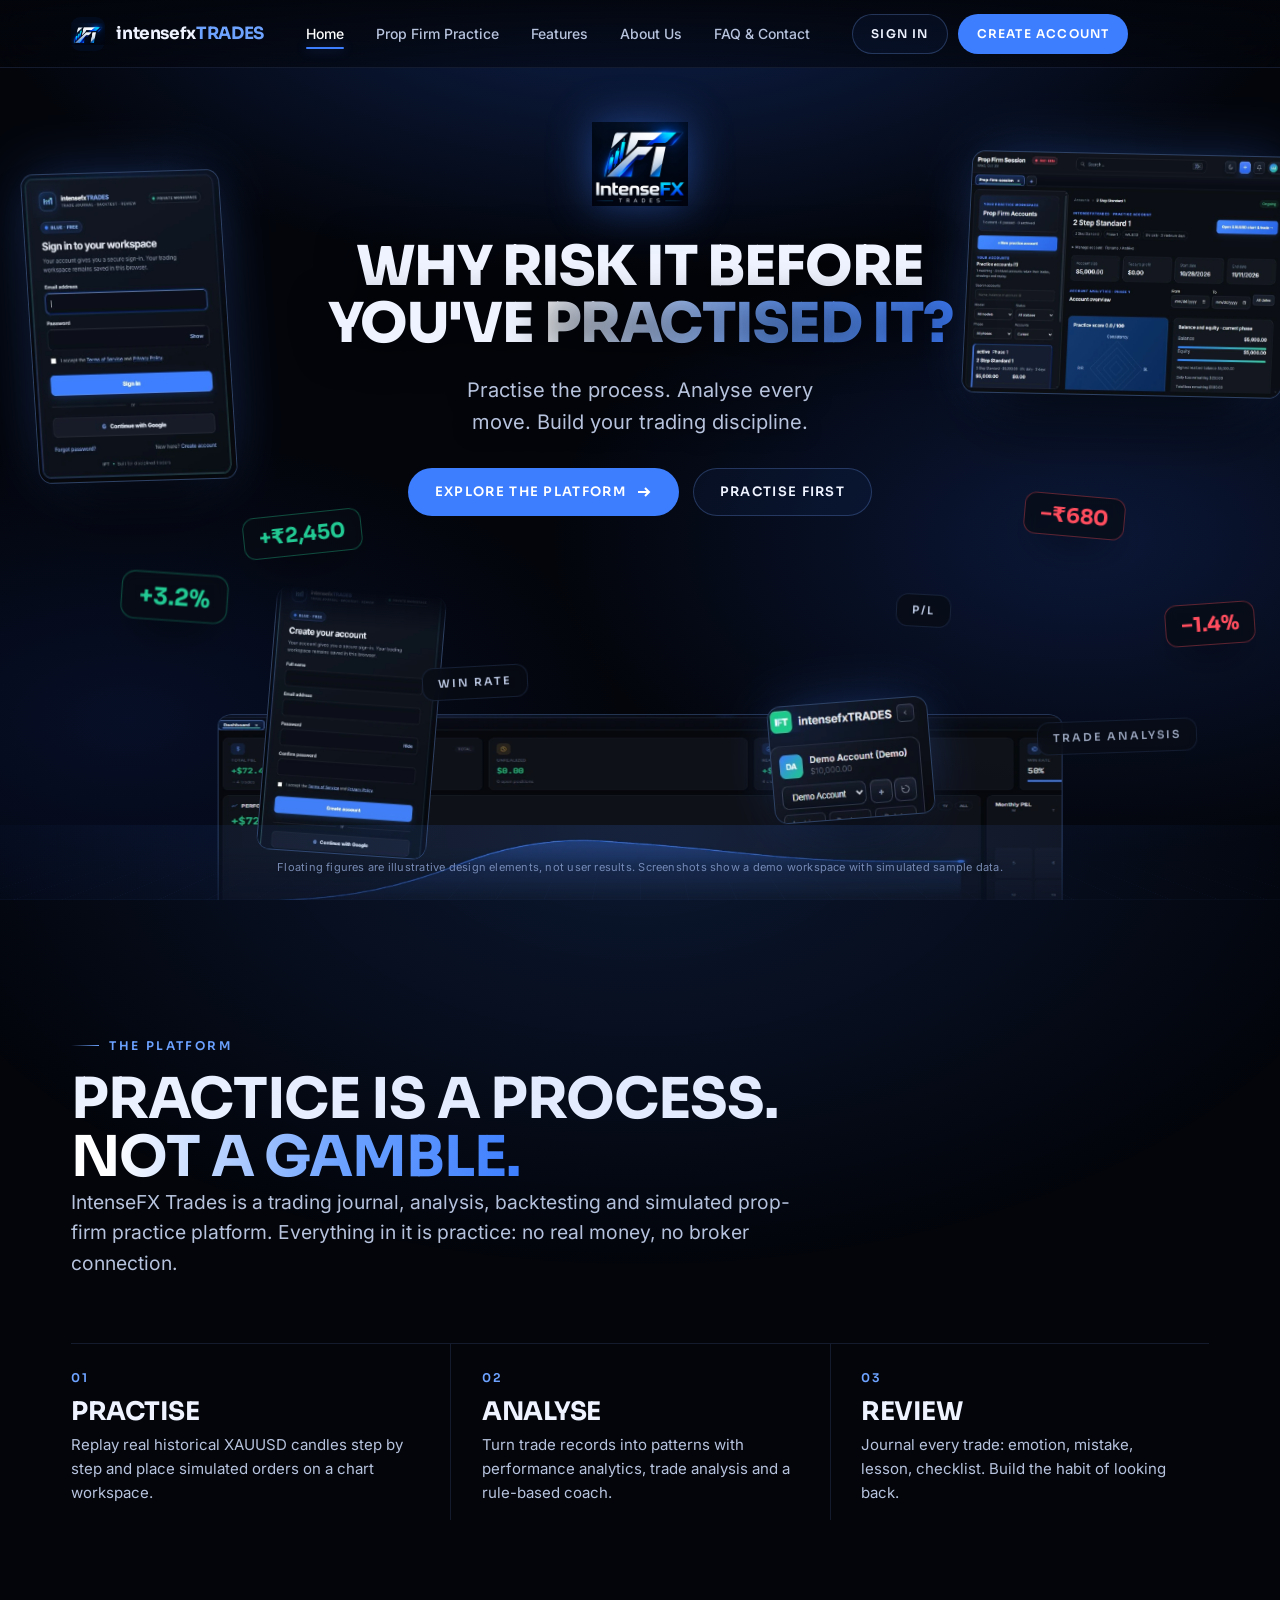
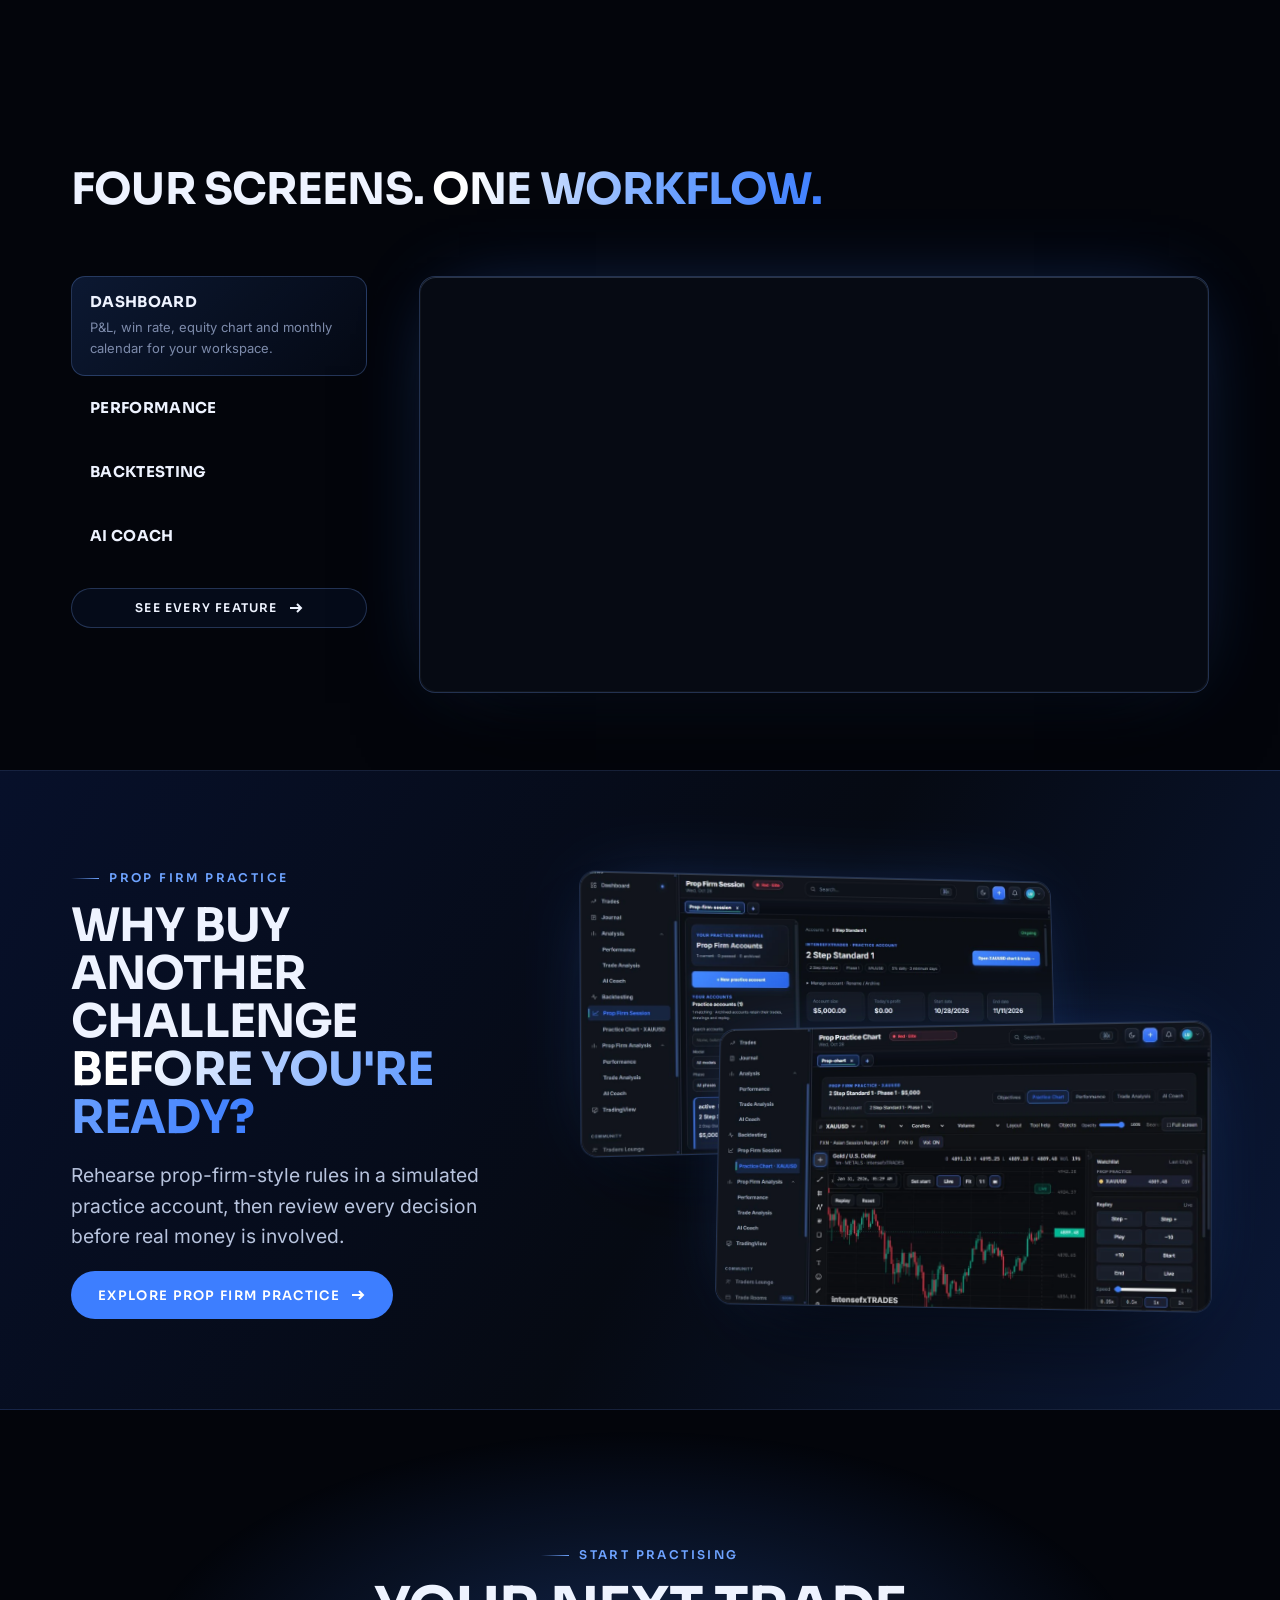
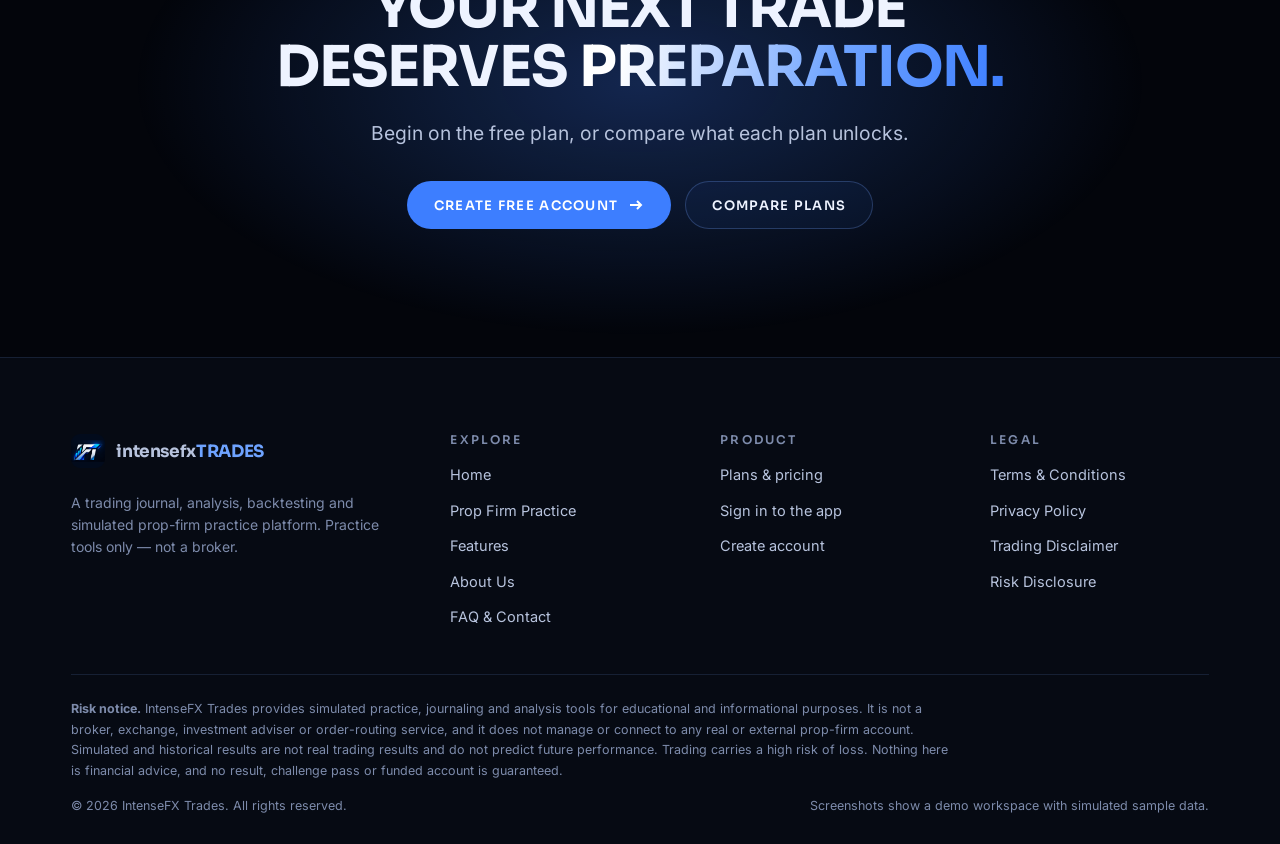
==== commit 30dae690: "Add official IntenseFX Trades logo to site and app - Crop official logo into an icon mark and a full" ====
--- a/frontend/marketing/index.html
+++ b/frontend/marketing/index.html
@@ -8,14 +8,15 @@
 <meta name="theme-color" content="#03050b">
 <meta property="og:title" content="IntenseFX Trades — Practise first. Analyse every move."><meta property="og:description" content="Trading journal, analysis, backtesting and simulated prop-firm practice. Practise the process, analyse every move, build discipline."><meta property="og:type" content="website">
 
-<link rel="icon" href="data:image/svg+xml,%3Csvg xmlns='http://www.w3.org/2000/svg' viewBox='0 0 32 32'%3E%3Crect width='32' height='32' rx='8' fill='%233d7eff'/%3E%3Ctext x='16' y='21' font-family='Arial' font-weight='800' font-size='12' text-anchor='middle' fill='white'%3EIFT%3C/text%3E%3C/svg%3E">
+<link rel="icon" type="image/png" sizes="32x32" href="assets/img/brand/favicon-32.png">
+<link rel="apple-touch-icon" sizes="180x180" href="assets/img/brand/favicon-180.png">
 <link rel="preload" href="assets/fonts/sora-latin-wght-normal.woff2" as="font" type="font/woff2" crossorigin>
 <link rel="preload" href="assets/fonts/inter-latin-wght-normal.woff2" as="font" type="font/woff2" crossorigin>
 <link rel="stylesheet" href="assets/css/site.css?v=a6c6d876">
 </head>
 <body>
 <a class="skip" href="#main">Skip to content</a>
-<header class="nav"><div class="wrap"><a class="brand" href="index.html" aria-label="IntenseFX Trades — home"><span class="brand-mark" aria-hidden="true">IFT</span><span class="brand-word">intensefx<b>TRADES</b></span></a><button class="nav-toggle" type="button" aria-expanded="false" aria-controls="nav-panel" aria-label="Open menu"><span></span><span></span><span></span></button><div class="nav-panel" id="nav-panel"><nav aria-label="Primary"><ul class="nav-links"><li><a href="index.html" aria-current="page">Home</a></li><li><a href="prop-firm-practice.html">Prop Firm Practice</a></li><li><a href="features.html">Features</a></li><li><a href="about.html">About Us</a></li><li><a href="faq-contact.html">FAQ &amp; Contact</a></li></ul></nav><div class="nav-actions"><a class="btn btn-ghost btn-sm" href="app/" rel="noopener">Sign In</a><a class="btn btn-sm" href="app/" rel="noopener">Create Account</a></div></div></div></header>
+<header class="nav"><div class="wrap"><a class="brand" href="index.html" aria-label="IntenseFX Trades — home"><img class="brand-logo" src="assets/img/brand/logo-icon.png" alt="IntenseFX Trades" width="34" height="34"><span class="brand-word">intensefx<b>TRADES</b></span></a><button class="nav-toggle" type="button" aria-expanded="false" aria-controls="nav-panel" aria-label="Open menu"><span></span><span></span><span></span></button><div class="nav-panel" id="nav-panel"><nav aria-label="Primary"><ul class="nav-links"><li><a href="index.html" aria-current="page">Home</a></li><li><a href="prop-firm-practice.html">Prop Firm Practice</a></li><li><a href="features.html">Features</a></li><li><a href="about.html">About Us</a></li><li><a href="faq-contact.html">FAQ &amp; Contact</a></li></ul></nav><div class="nav-actions"><a class="btn btn-ghost btn-sm" href="../" rel="noopener">Sign In</a><a class="btn btn-sm" href="../" rel="noopener">Create Account</a></div></div></div></header>
 <main id="main" class="has-hero">
 <!-- HOME: lightweight 3D hero + three short sections -->
 <section class="hero" aria-labelledby="hero-title">
@@ -41,7 +42,7 @@
   </div>
 
   <div class="hero-copy">
-    <span class="logo-stage"><span class="logo-lockup" data-logo-slot="INTENSEFX_OFFICIAL_LOGO"><span class="brand-mark" aria-hidden="true">IFT</span><span class="brand-word">intensefx<b>TRADES</b></span></span><span class="ph-tag" title="Official logo not supplied yet">Placeholder logo</span></span>
+    <span class="logo-stage"><span class="logo-lockup"><img src="assets/img/brand/logo-full.png" alt="IntenseFX Trades" width="800" height="698"></span></span>
     <h1 id="hero-title">Why risk it before you've <em>practised it?</em></h1>
     <p class="sub">Practise the process. Analyse every move. Build your trading discipline.</p>
     <div class="cta-row">
@@ -110,16 +111,16 @@
     <p class="eyebrow rv">Start practising</p>
     <h2 class="tag rv" id="fin-t">Your next trade deserves <em>preparation.</em></h2>
     <p class="lede rv">Begin on the free plan, or compare what each plan unlocks.</p>
-    <div class="cta-row rv"><a class="btn" href="app/" rel="noopener">Create free account <svg viewBox="0 0 16 16" fill="none" stroke="currentColor" stroke-width="2" aria-hidden="true"><path d="M2 8h11M9 4l4 4-4 4"/></svg></a><a class="btn btn-ghost" href="features.html#pricing">Compare plans</a></div>
+    <div class="cta-row rv"><a class="btn" href="../" rel="noopener">Create free account <svg viewBox="0 0 16 16" fill="none" stroke="currentColor" stroke-width="2" aria-hidden="true"><path d="M2 8h11M9 4l4 4-4 4"/></svg></a><a class="btn btn-ghost" href="features.html#pricing">Compare plans</a></div>
   </div>
 </section>
 
 </main>
 <footer class="footer"><div class="wrap">
 <div class="foot-grid">
-<div><a class="brand" href="index.html" aria-label="IntenseFX Trades — home"><span class="brand-mark" aria-hidden="true">IFT</span><span class="brand-word">intensefx<b>TRADES</b></span></a><p class="foot-about">A trading journal, analysis, backtesting and simulated prop-firm practice platform. Practice tools only — not a broker.</p></div>
+<div><a class="brand" href="index.html" aria-label="IntenseFX Trades — home"><img class="brand-logo" src="assets/img/brand/logo-icon.png" alt="IntenseFX Trades" width="34" height="34"><span class="brand-word">intensefx<b>TRADES</b></span></a><p class="foot-about">A trading journal, analysis, backtesting and simulated prop-firm practice platform. Practice tools only — not a broker.</p></div>
 <div><h4>Explore</h4><ul><li><a href="index.html">Home</a></li><li><a href="prop-firm-practice.html">Prop Firm Practice</a></li><li><a href="features.html">Features</a></li><li><a href="about.html">About Us</a></li><li><a href="faq-contact.html">FAQ &amp; Contact</a></li></ul></div>
-<div><h4>Product</h4><ul><li><a href="features.html#pricing">Plans &amp; pricing</a></li><li><a href="app/">Sign in to the app</a></li><li><a href="app/">Create account</a></li></ul></div>
+<div><h4>Product</h4><ul><li><a href="features.html#pricing">Plans &amp; pricing</a></li><li><a href="../">Sign in to the app</a></li><li><a href="../">Create account</a></li></ul></div>
 <div><h4>Legal</h4><ul><li><a href="legal.html#terms">Terms &amp; Conditions</a></li><li><a href="legal.html#privacy">Privacy Policy</a></li><li><a href="legal.html#disclaimer">Trading Disclaimer</a></li><li><a href="legal.html#risk">Risk Disclosure</a></li></ul></div>
 </div>
 <div class="foot-risk"><p><strong>Risk notice.</strong> IntenseFX Trades provides simulated practice, journaling and analysis tools for educational and informational purposes. It is not a broker, exchange, investment adviser or order-routing service, and it does not manage or connect to any real or external prop-firm account. Simulated and historical results are not real trading results and do not predict future performance. Trading carries a high risk of loss. Nothing here is financial advice, and no result, challenge pass or funded account is guaranteed.</p></div>
--- a/frontend/marketing/assets/css/site.css
+++ b/frontend/marketing/assets/css/site.css
@@ -63,6 +63,8 @@
 .brand-word{font:700 17px/1 var(--font-display);letter-spacing:-.02em}
 .brand-word b{color:var(--blue-2);font-weight:700}
 .brand img{height:34px;width:auto}
+.brand-logo{height:34px;width:34px;border-radius:9px;object-fit:cover;flex:0 0 auto}
+.ph-tag{display:none}
 .nav-links{display:flex;gap:4px;margin:0 auto;padding:0;list-style:none}
 .nav-links a{display:block;padding:10px 14px;border-radius:999px;color:var(--ink-2);text-decoration:none;font:500 14px/1 var(--font-body);position:relative;transition:color .2s,background .2s}
 .nav-links a:hover{color:#fff;background:rgba(61,126,255,.1)}
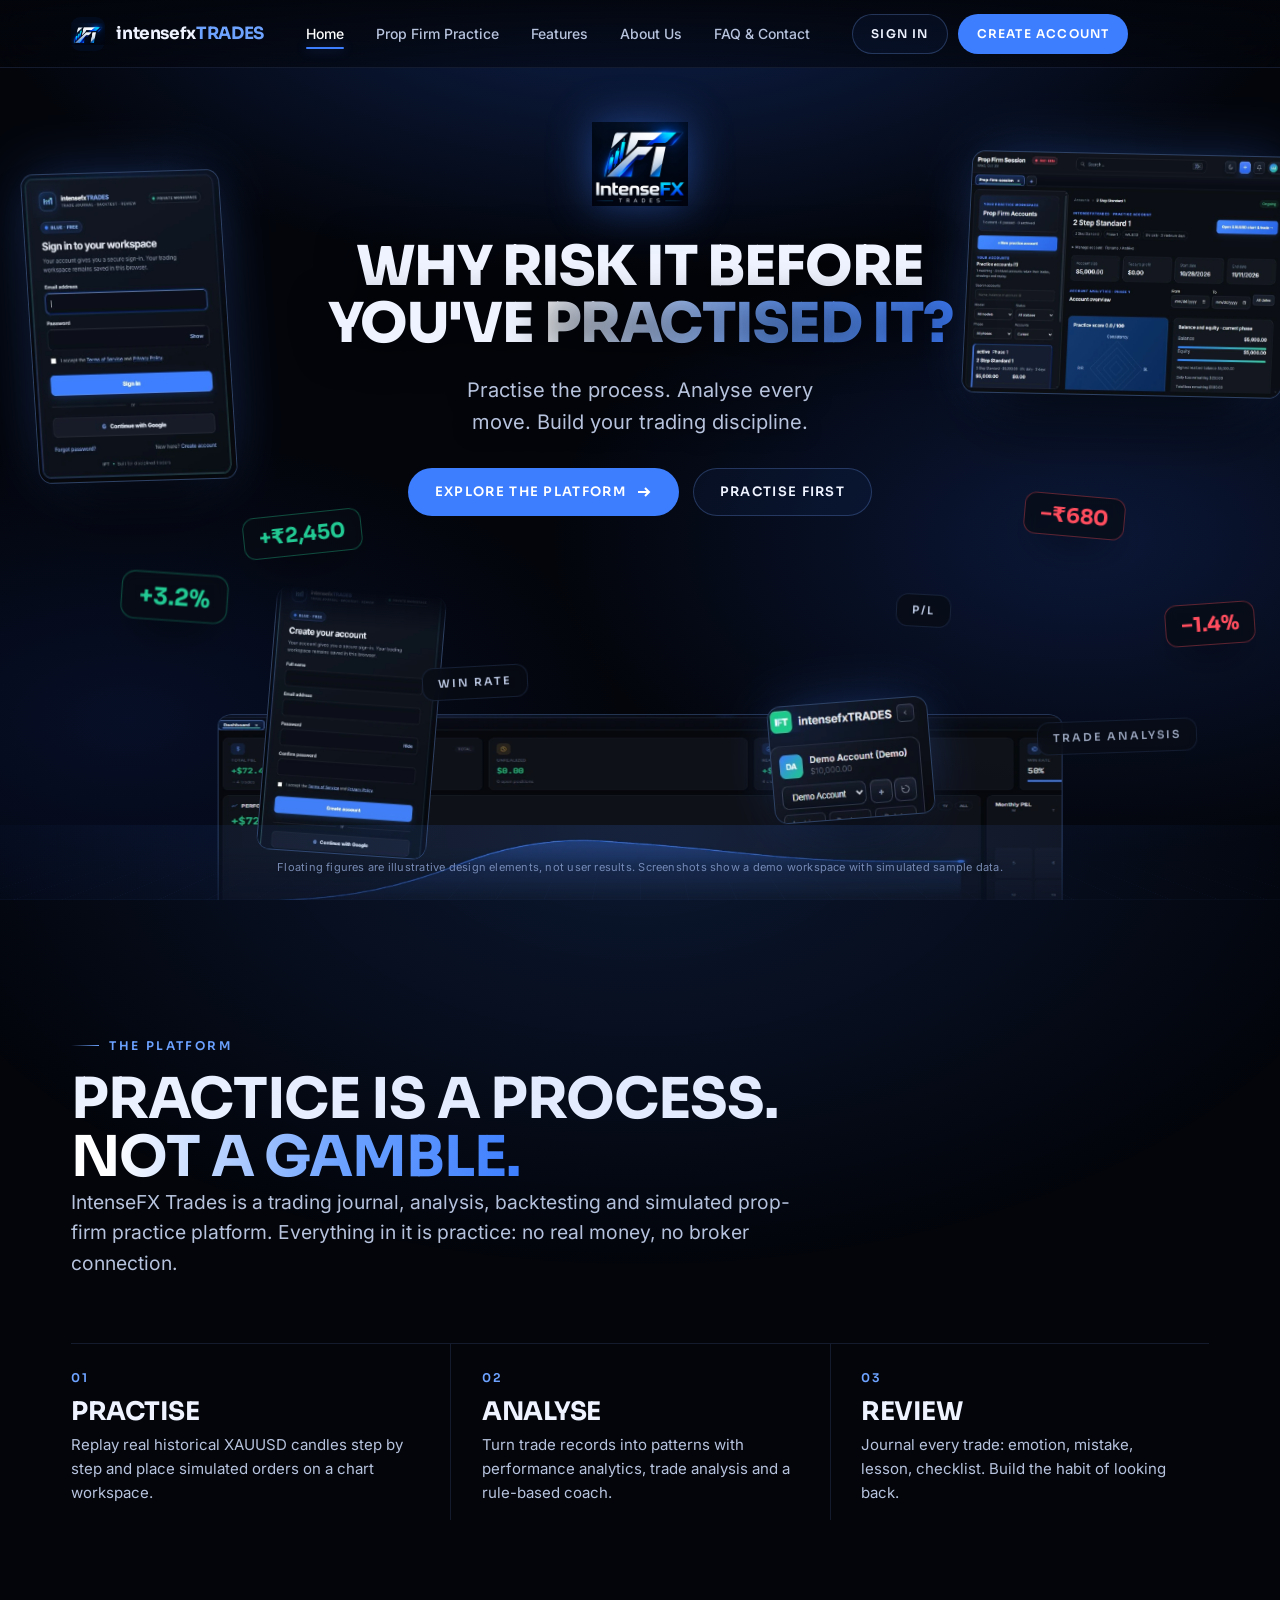
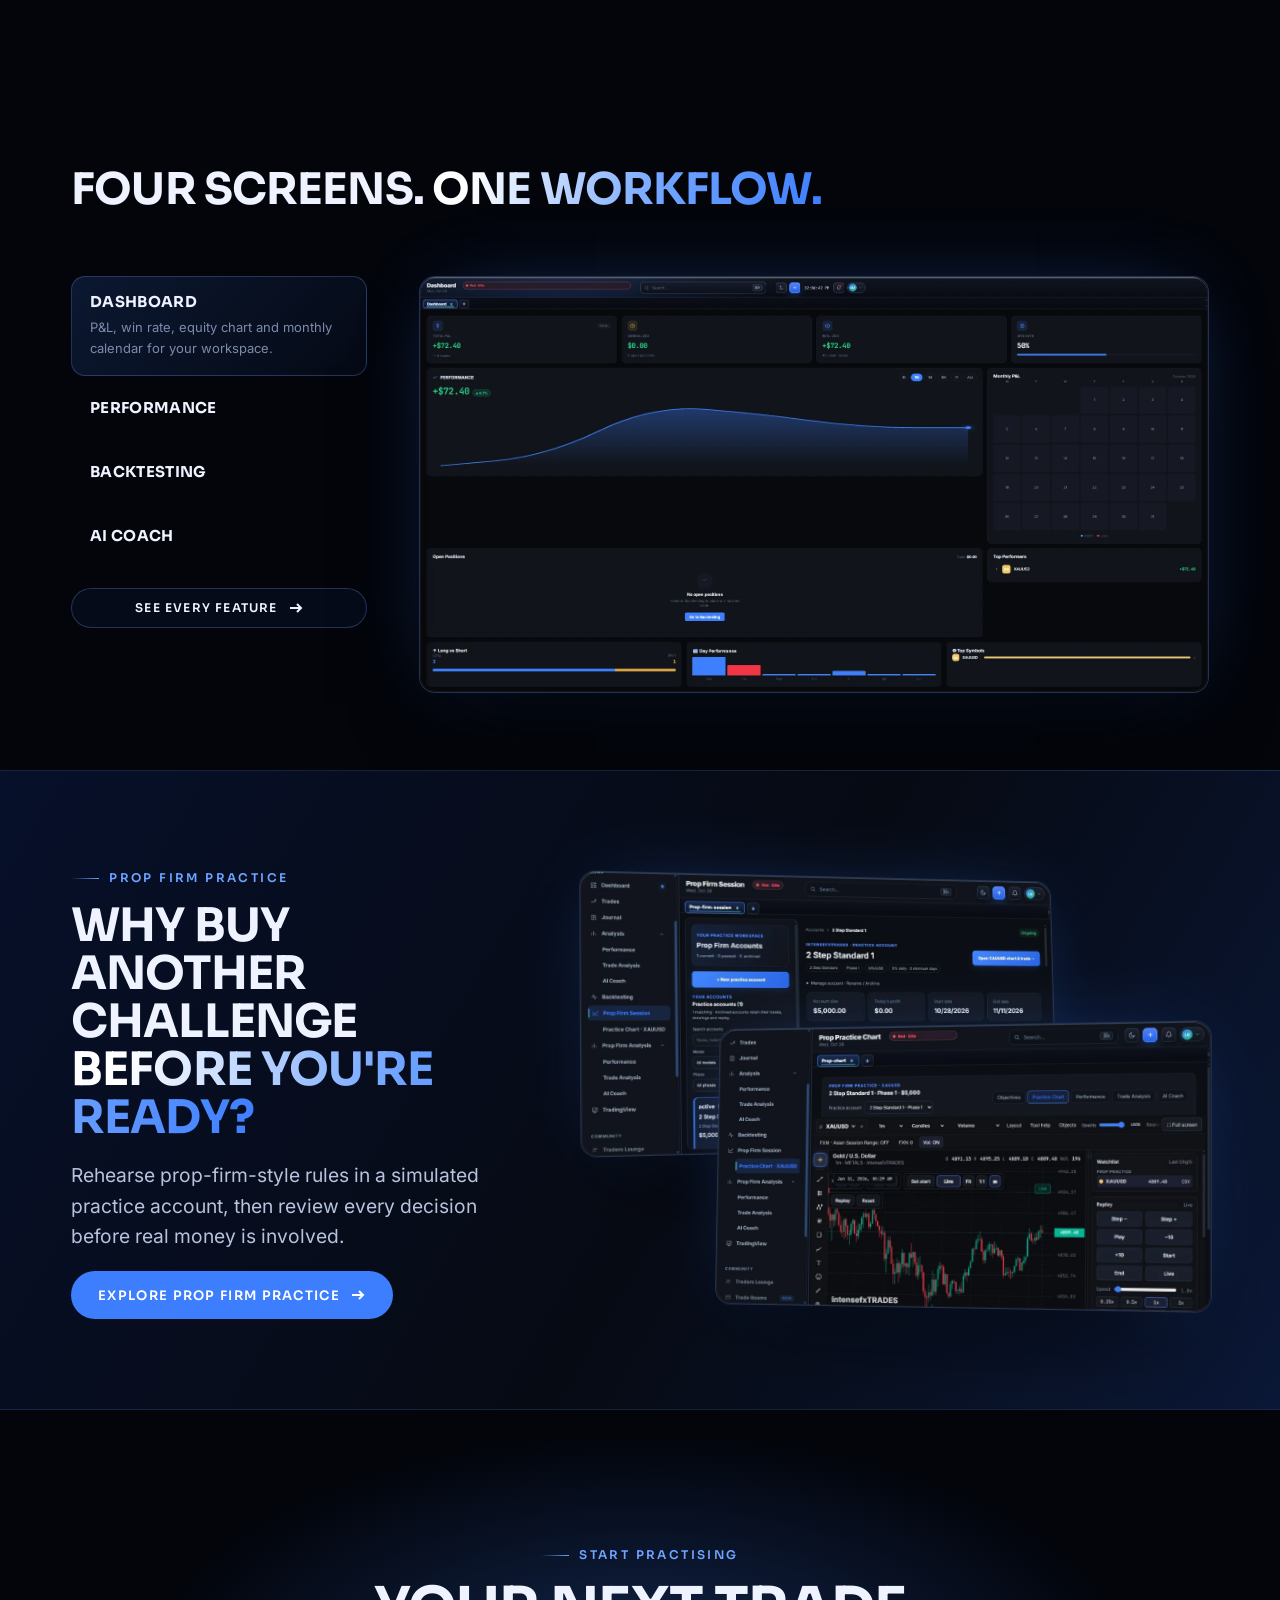
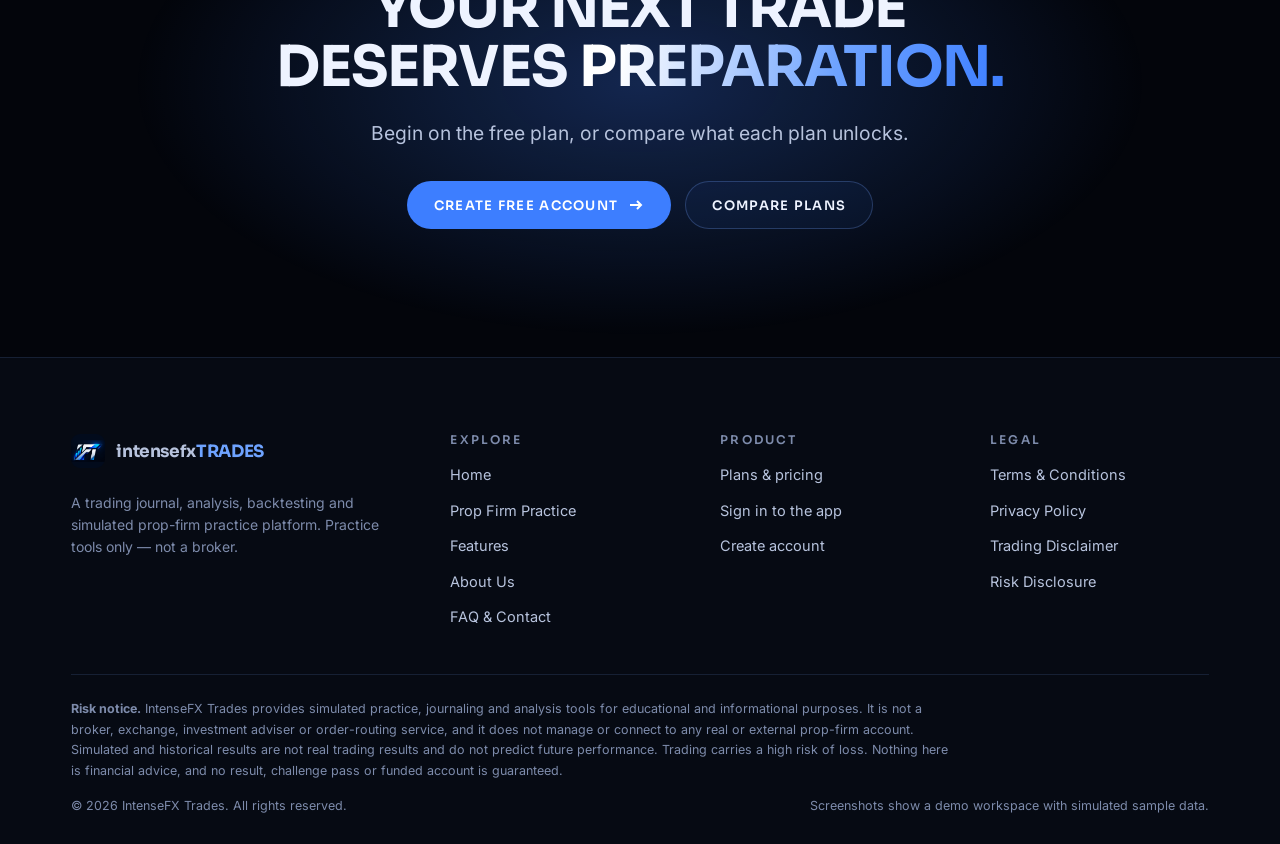
==== commit 0c34280f: "Surface multi-account sign-up and log out more clearly Multiple user accounts and sign-out already w" ====
--- a/frontend/marketing/index.html
+++ b/frontend/marketing/index.html
@@ -16,7 +16,7 @@
 </head>
 <body>
 <a class="skip" href="#main">Skip to content</a>
-<header class="nav"><div class="wrap"><a class="brand" href="index.html" aria-label="IntenseFX Trades — home"><img class="brand-logo" src="assets/img/brand/logo-icon.png" alt="IntenseFX Trades" width="34" height="34"><span class="brand-word">intensefx<b>TRADES</b></span></a><button class="nav-toggle" type="button" aria-expanded="false" aria-controls="nav-panel" aria-label="Open menu"><span></span><span></span><span></span></button><div class="nav-panel" id="nav-panel"><nav aria-label="Primary"><ul class="nav-links"><li><a href="index.html" aria-current="page">Home</a></li><li><a href="prop-firm-practice.html">Prop Firm Practice</a></li><li><a href="features.html">Features</a></li><li><a href="about.html">About Us</a></li><li><a href="faq-contact.html">FAQ &amp; Contact</a></li></ul></nav><div class="nav-actions"><a class="btn btn-ghost btn-sm" href="../" rel="noopener">Sign In</a><a class="btn btn-sm" href="../" rel="noopener">Create Account</a></div></div></div></header>
+<header class="nav"><div class="wrap"><a class="brand" href="index.html" aria-label="IntenseFX Trades — home"><img class="brand-logo" src="assets/img/brand/logo-icon.png" alt="IntenseFX Trades" width="34" height="34"><span class="brand-word">intensefx<b>TRADES</b></span></a><button class="nav-toggle" type="button" aria-expanded="false" aria-controls="nav-panel" aria-label="Open menu"><span></span><span></span><span></span></button><div class="nav-panel" id="nav-panel"><nav aria-label="Primary"><ul class="nav-links"><li><a href="index.html" aria-current="page">Home</a></li><li><a href="prop-firm-practice.html">Prop Firm Practice</a></li><li><a href="features.html">Features</a></li><li><a href="about.html">About Us</a></li><li><a href="faq-contact.html">FAQ &amp; Contact</a></li></ul></nav><div class="nav-actions"><a class="btn btn-ghost btn-sm" href="../#login" rel="noopener">Sign In</a><a class="btn btn-sm" href="../#signup" rel="noopener">Create Account</a></div></div></div></header>
 <main id="main" class="has-hero">
 <!-- HOME: lightweight 3D hero + three short sections -->
 <section class="hero" aria-labelledby="hero-title">
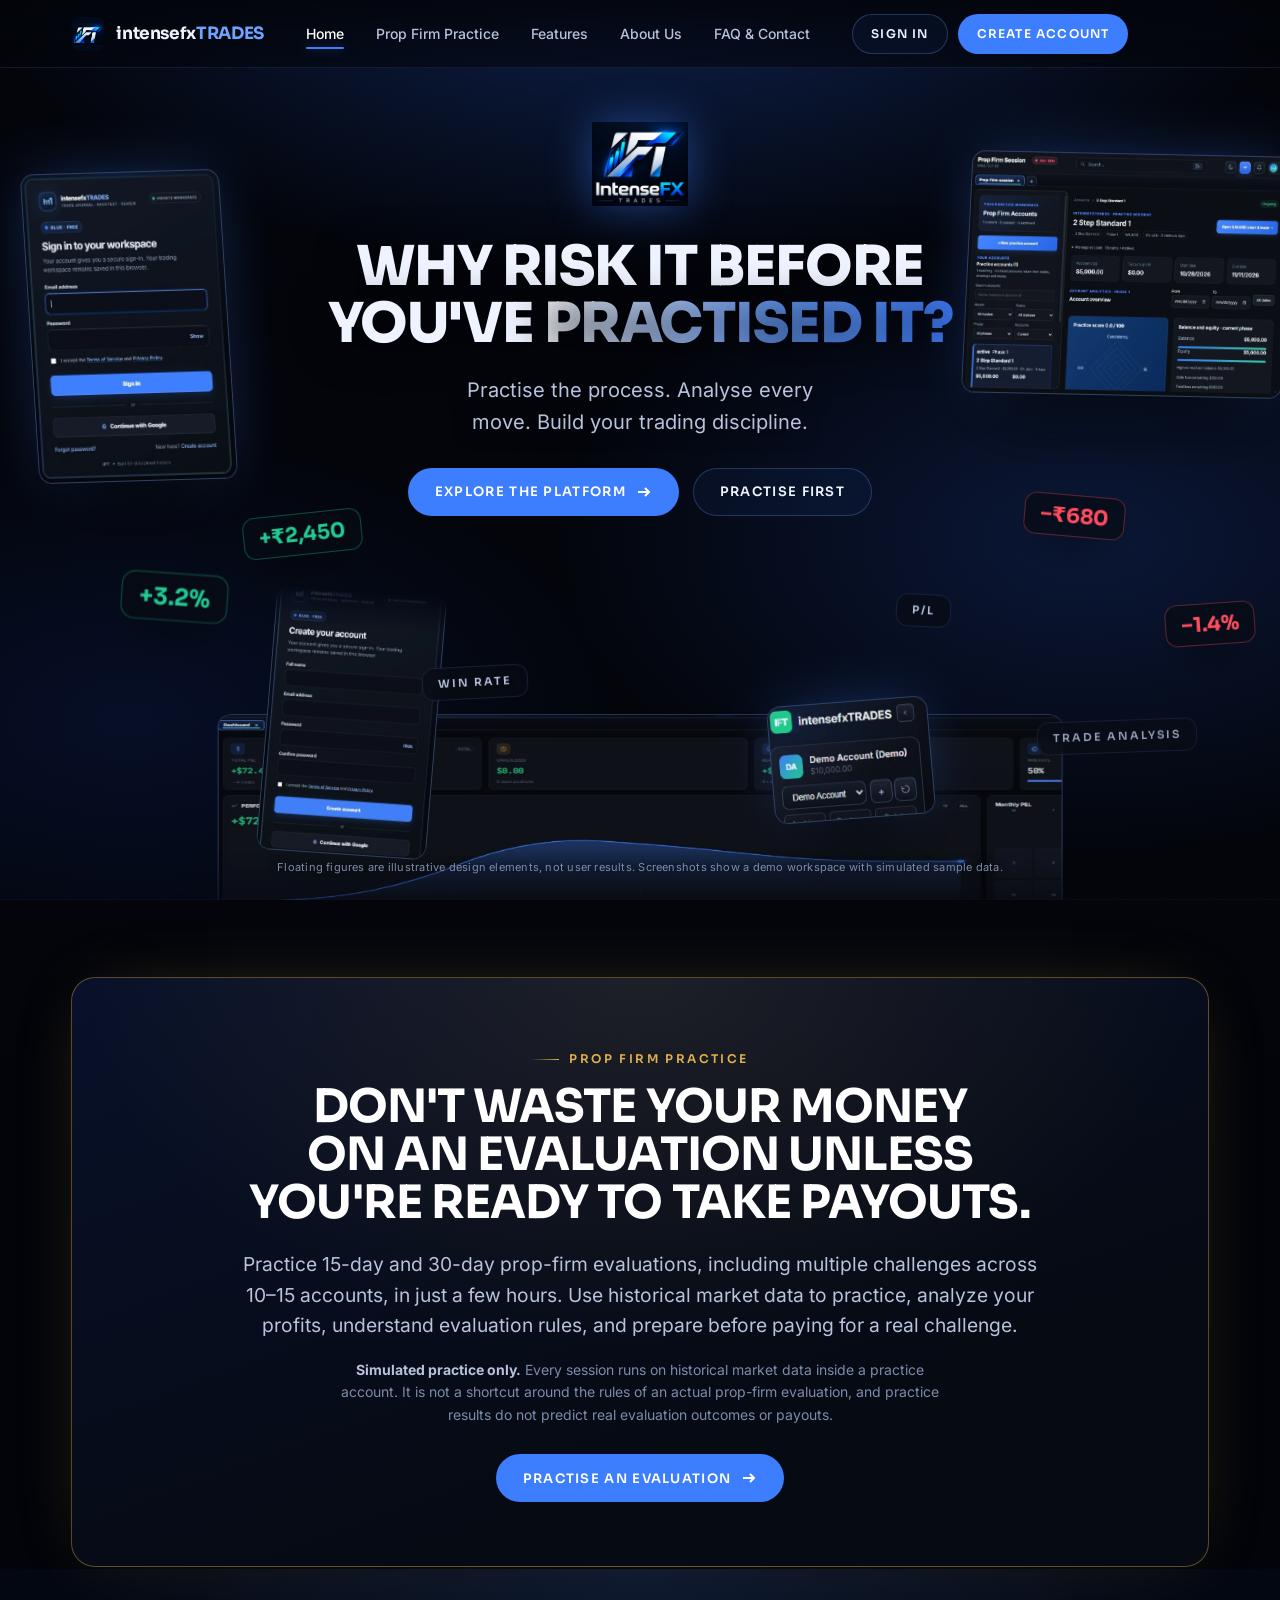
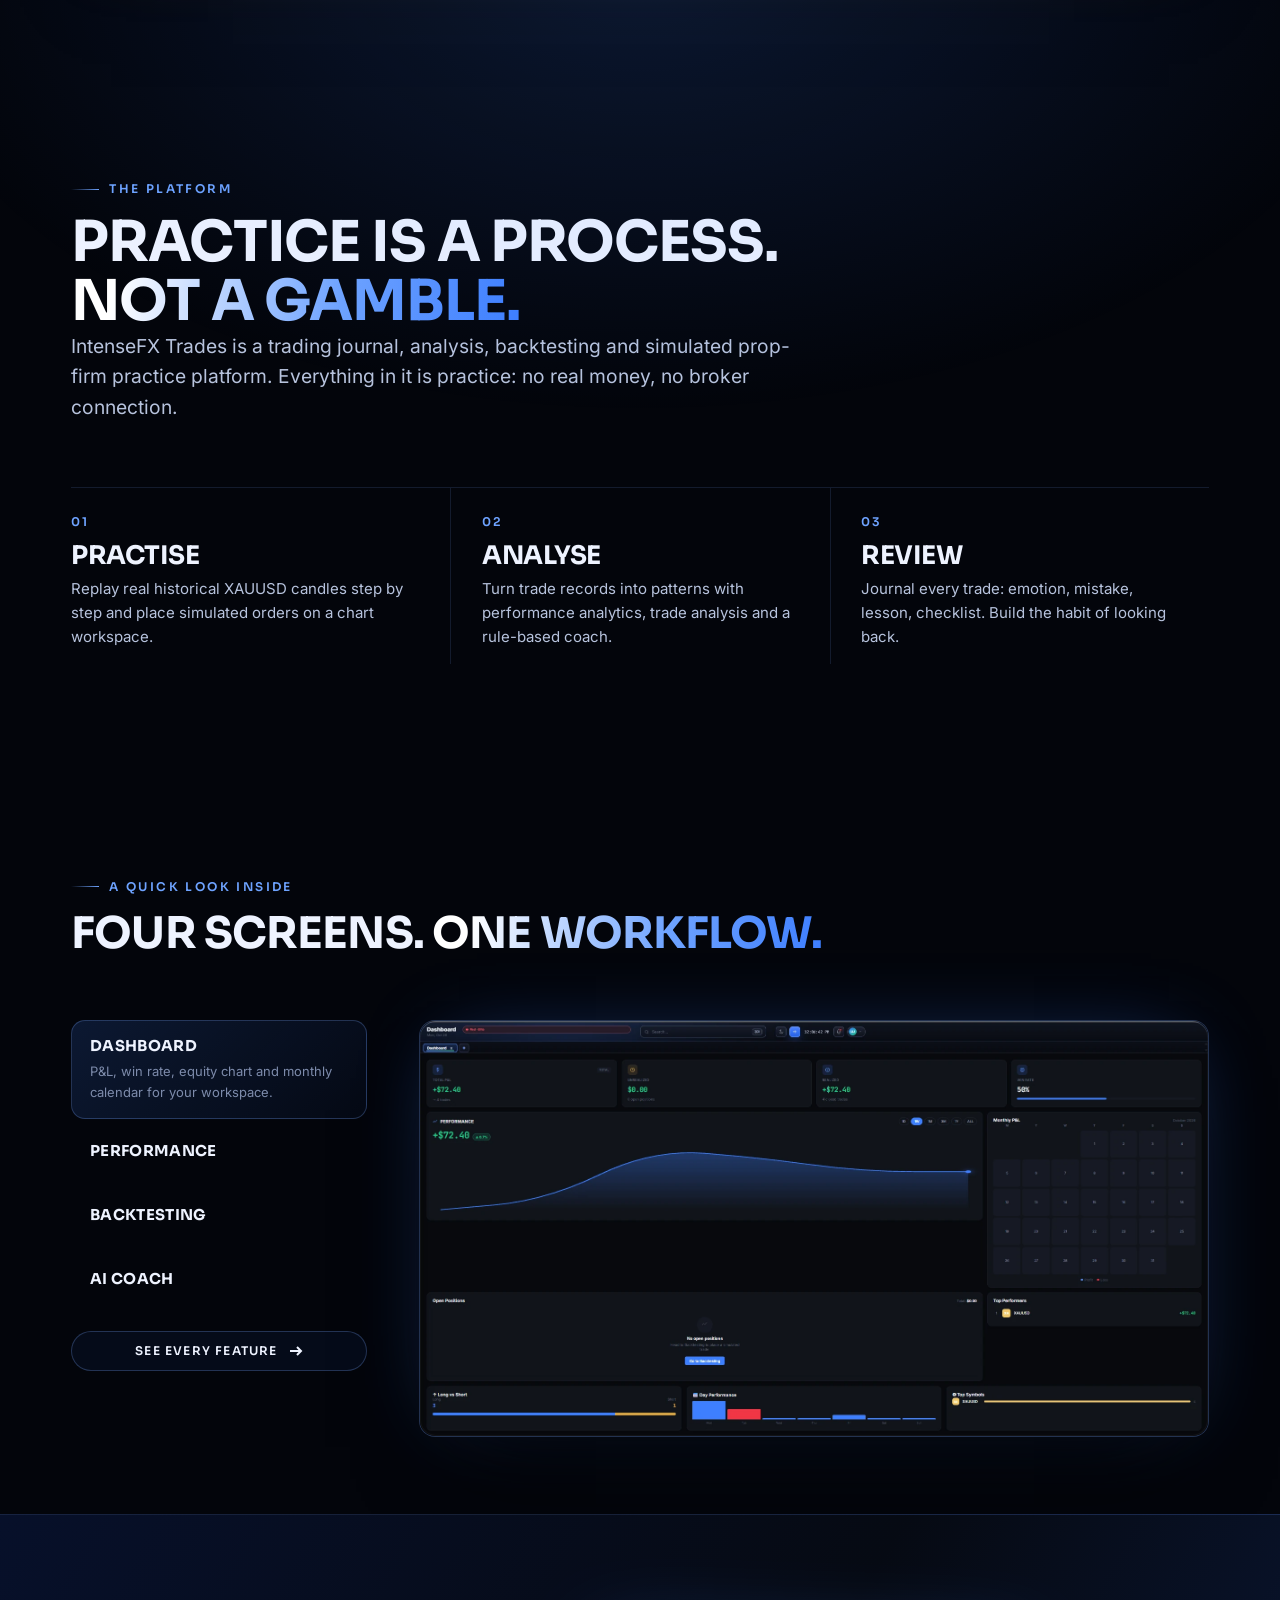
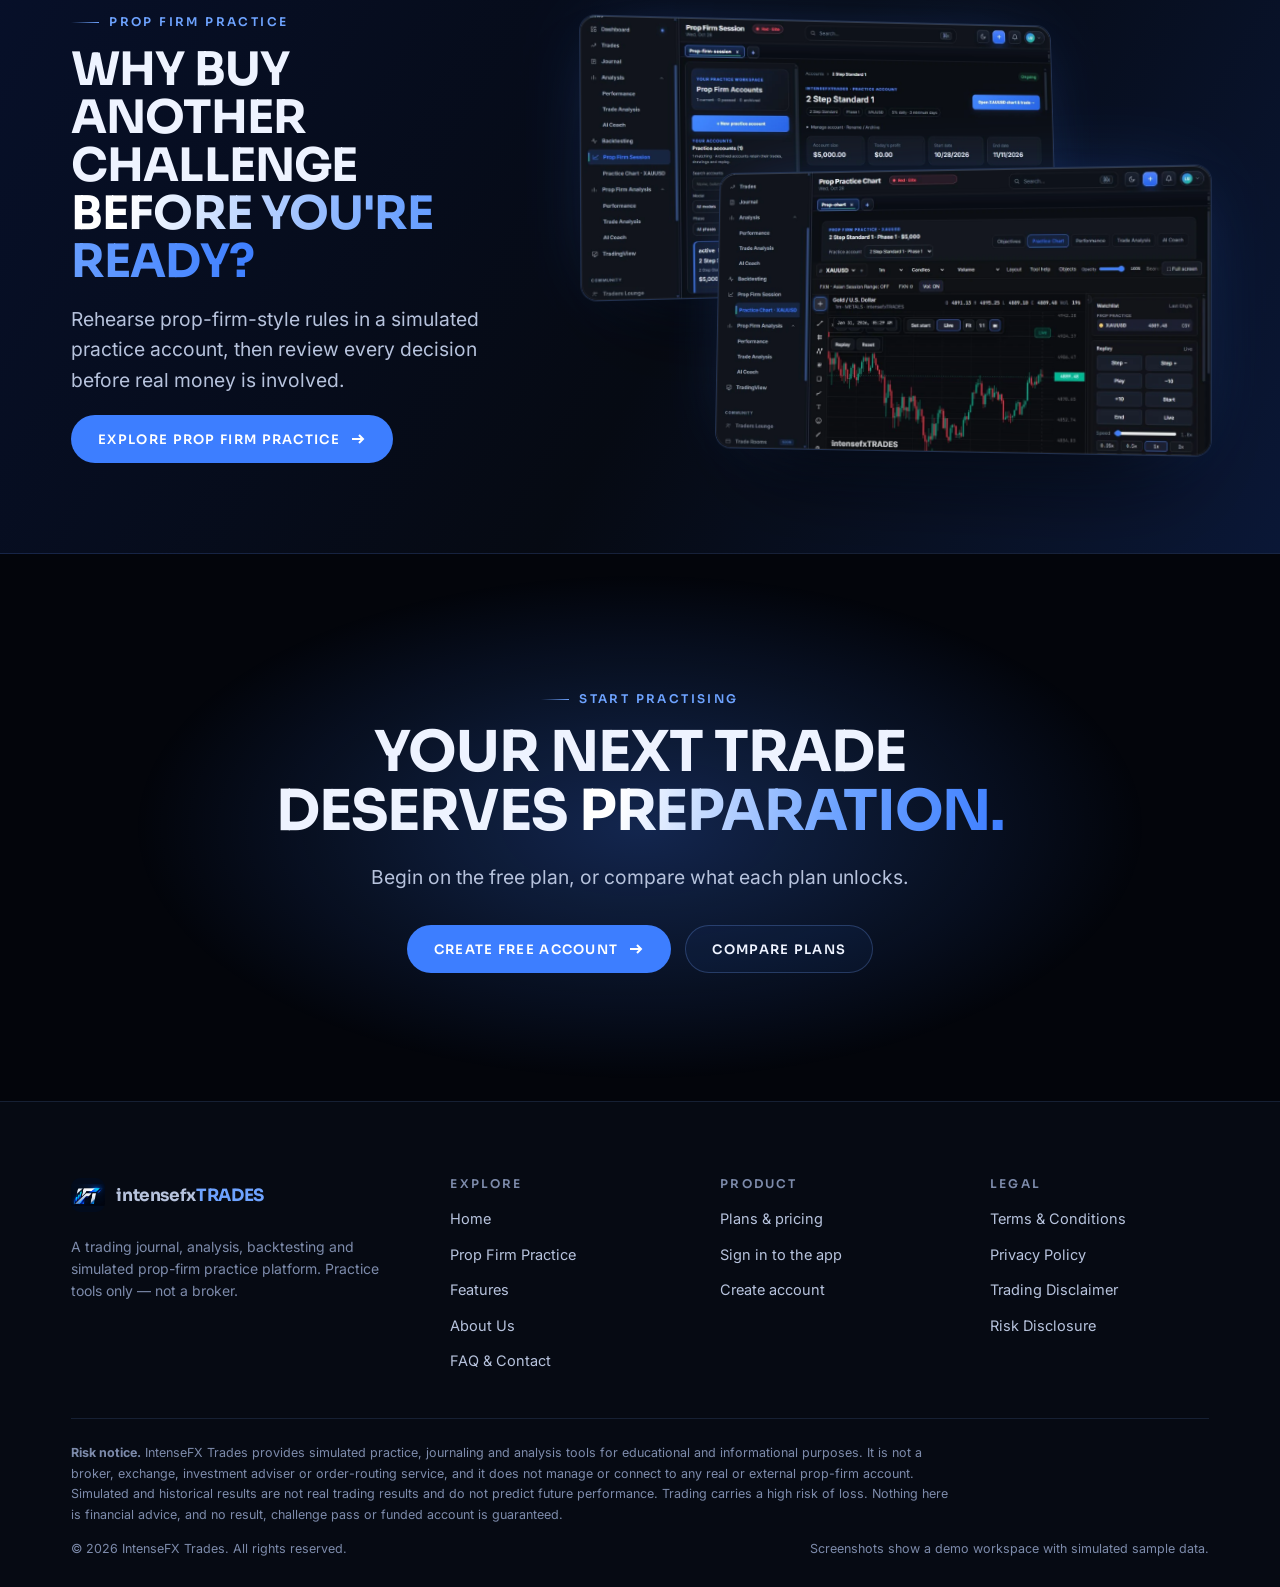
==== commit fcb61039: "Add prop-firm practice callout to homepage; hide founder/co-founder on About" ====
--- a/frontend/marketing/index.html
+++ b/frontend/marketing/index.html
@@ -12,7 +12,7 @@
 <link rel="apple-touch-icon" sizes="180x180" href="assets/img/brand/favicon-180.png">
 <link rel="preload" href="assets/fonts/sora-latin-wght-normal.woff2" as="font" type="font/woff2" crossorigin>
 <link rel="preload" href="assets/fonts/inter-latin-wght-normal.woff2" as="font" type="font/woff2" crossorigin>
-<link rel="stylesheet" href="assets/css/site.css?v=a6c6d876">
+<link rel="stylesheet" href="assets/css/site.css?v=da885454">
 </head>
 <body>
 <a class="skip" href="#main">Skip to content</a>
@@ -51,6 +51,19 @@
     </div>
   </div>
   <p class="hero-note">Floating figures are illustrative design elements, not user results. Screenshots show a demo workspace with simulated sample data.</p>
+</section>
+
+<!-- PROP-FIRM PRACTICE CALLOUT (added): sits directly under the hero; the original hero headline above is unchanged. -->
+<section class="sec-tight practice-callout" id="prop-practice" aria-labelledby="warn-t">
+  <div class="wrap">
+    <div class="pc-box rv">
+      <p class="eyebrow">Prop firm practice</p>
+      <h2 class="tag pc-title" id="warn-t">Don't Waste Your Money on an Evaluation Unless You're Ready to Take Payouts.</h2>
+      <p class="lede pc-lede">Practice 15-day and 30-day prop-firm evaluations, including multiple challenges across 10–15 accounts, in just a few hours. Use historical market data to practice, analyze your profits, understand evaluation rules, and prepare before paying for a real challenge.</p>
+      <p class="pc-note"><strong>Simulated practice only.</strong> Every session runs on historical market data inside a practice account. It is not a shortcut around the rules of an actual prop-firm evaluation, and practice results do not predict real evaluation outcomes or payouts.</p>
+      <div class="cta-row"><a class="btn" href="prop-firm-practice.html">Practise an evaluation <svg viewBox="0 0 16 16" fill="none" stroke="currentColor" stroke-width="2" aria-hidden="true"><path d="M2 8h11M9 4l4 4-4 4"/></svg></a></div>
+    </div>
+  </div>
 </section>
 
 <section class="sec glow-bg" aria-labelledby="intro-t">
--- a/frontend/marketing/assets/css/site.css
+++ b/frontend/marketing/assets/css/site.css
@@ -458,3 +458,17 @@
 .honest ul.ticks{margin:0}
 .plan ul{align-content:start}
 .plan .btn{letter-spacing:.07em;font-size:12px;padding:0 14px;text-align:center;white-space:nowrap}
+
+/* ---------- homepage prop-firm practice callout ---------- */
+.practice-callout{position:relative;background:var(--bg-0)}
+.pc-box{border:1px solid rgba(226,176,74,.38);border-radius:var(--r-3);padding:clamp(28px,5vw,64px);text-align:center;background:radial-gradient(ellipse 70% 90% at 50% 0,rgba(226,176,74,.10),transparent 70%),linear-gradient(160deg,#08112a,#060a13 70%);box-shadow:0 40px 80px -40px rgba(0,0,0,.9),0 0 70px -30px rgba(226,176,74,.35)}
+.pc-box .eyebrow{color:var(--gold)}
+.pc-box .eyebrow::before{background:linear-gradient(90deg,transparent,var(--gold))}
+.pc-title{font-size:clamp(24px,3.6vw,46px);max-width:24ch;margin:0 auto 22px;text-wrap:balance;color:#fff}
+.pc-lede{margin:0 auto 18px;max-width:68ch}
+.pc-note{margin:0 auto 28px;max-width:68ch;font-size:14px;color:var(--ink-3)}
+.pc-note strong{color:var(--ink-2)}
+.pc-box .cta-row{justify-content:center}
+
+/* founder / co-founder block: keep [hidden] effective against display:grid */
+.people[hidden]{display:none}
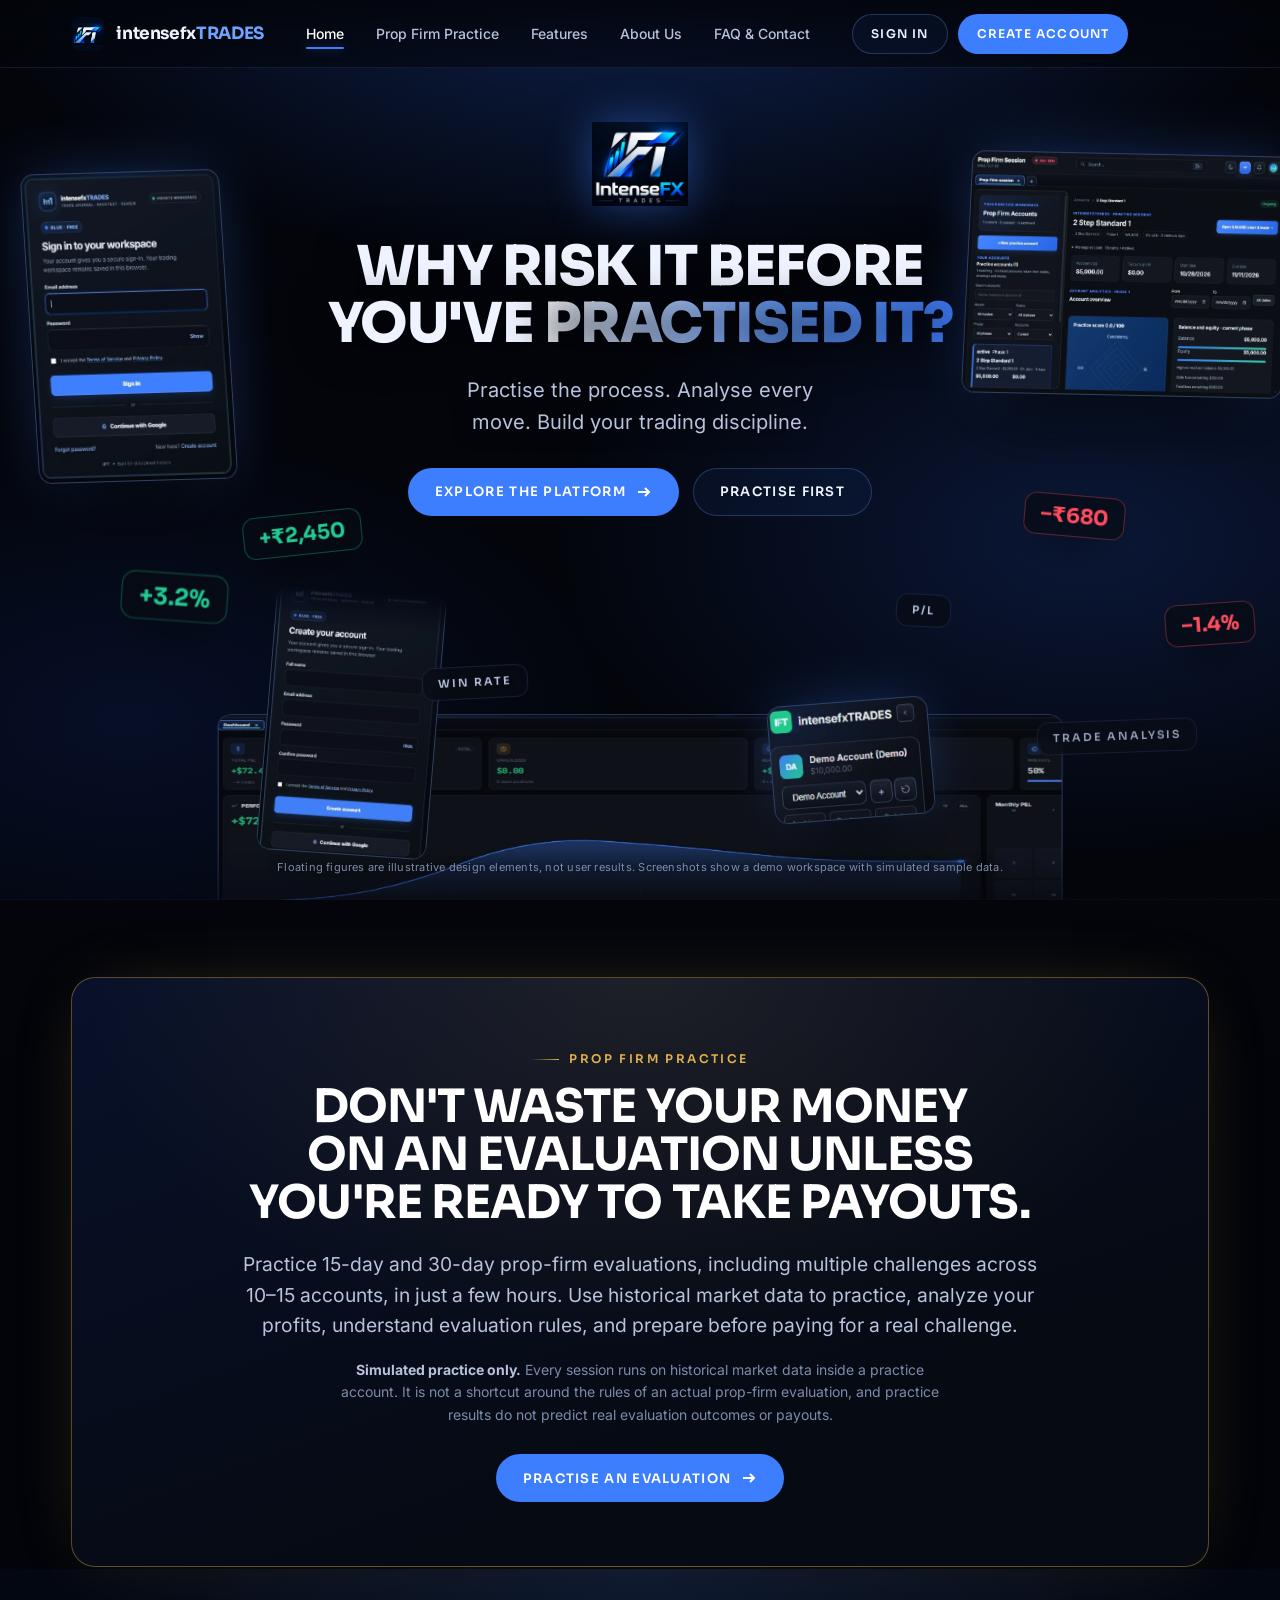
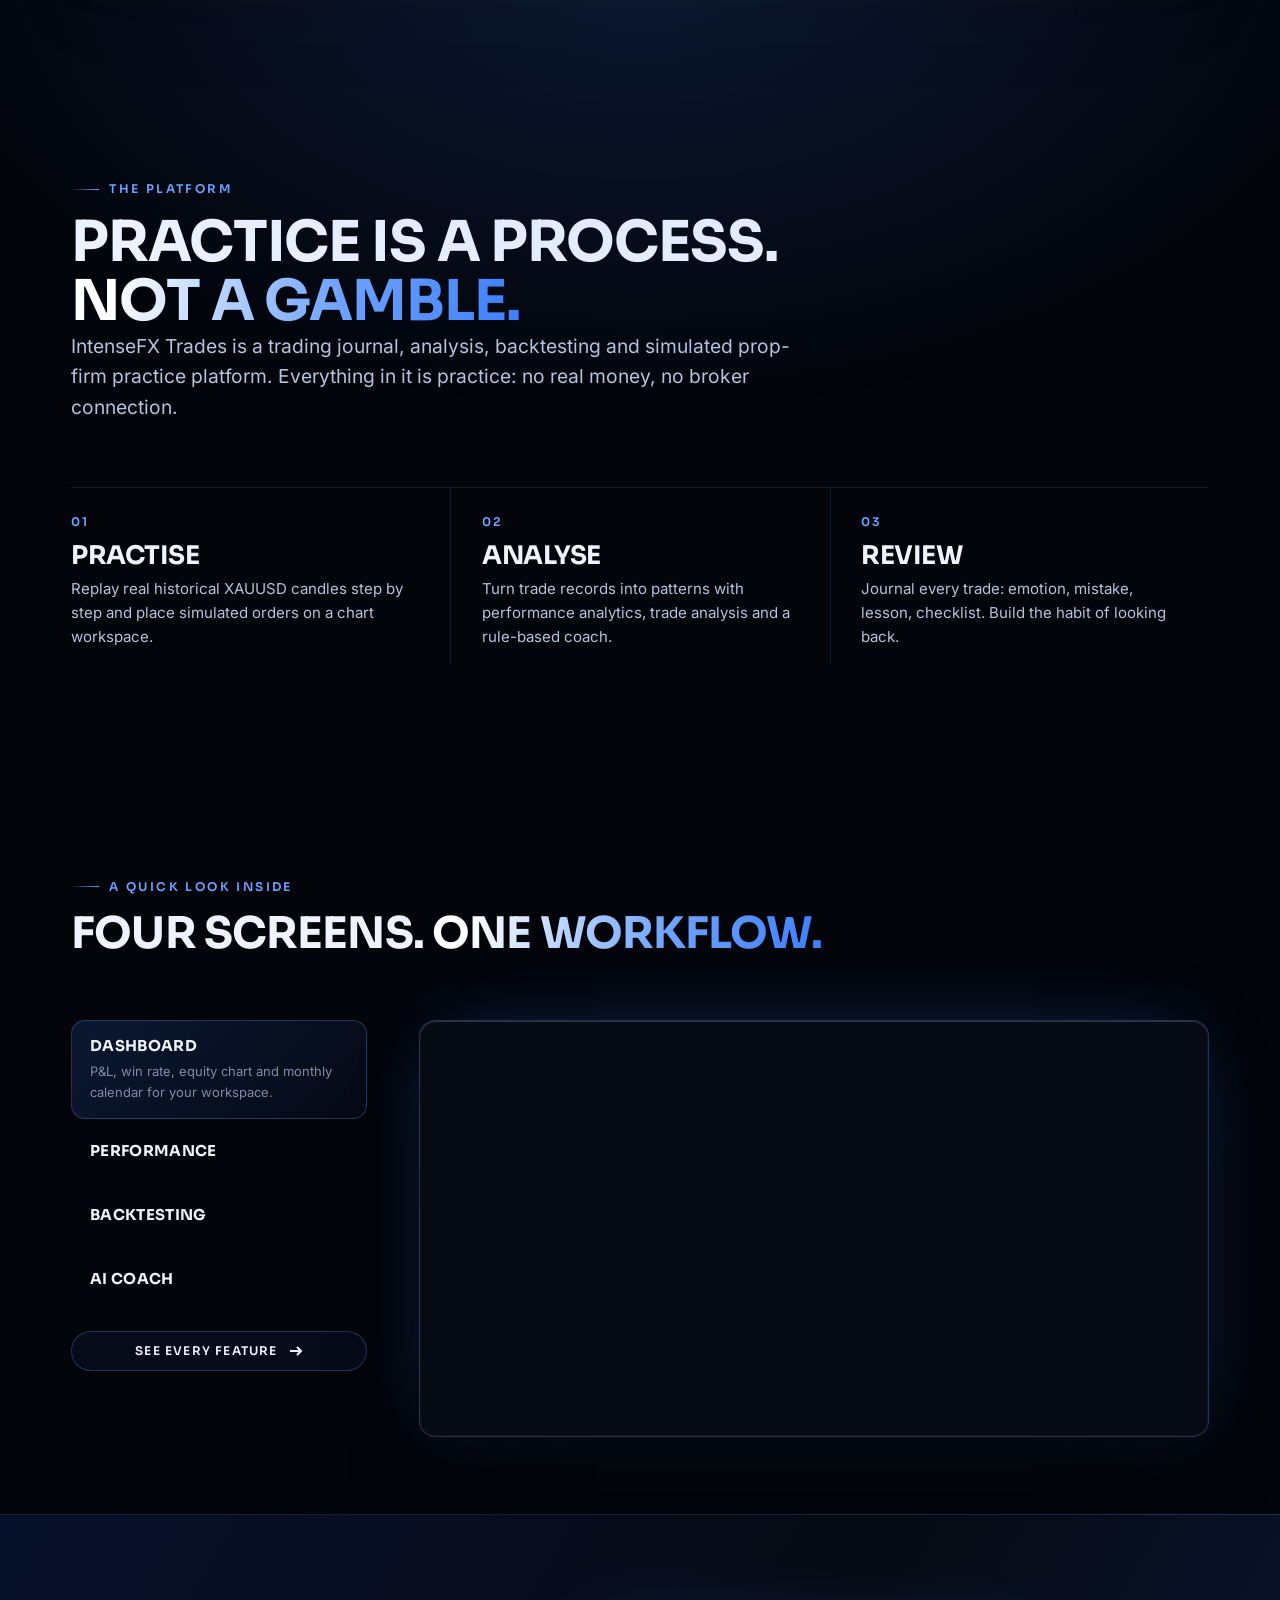
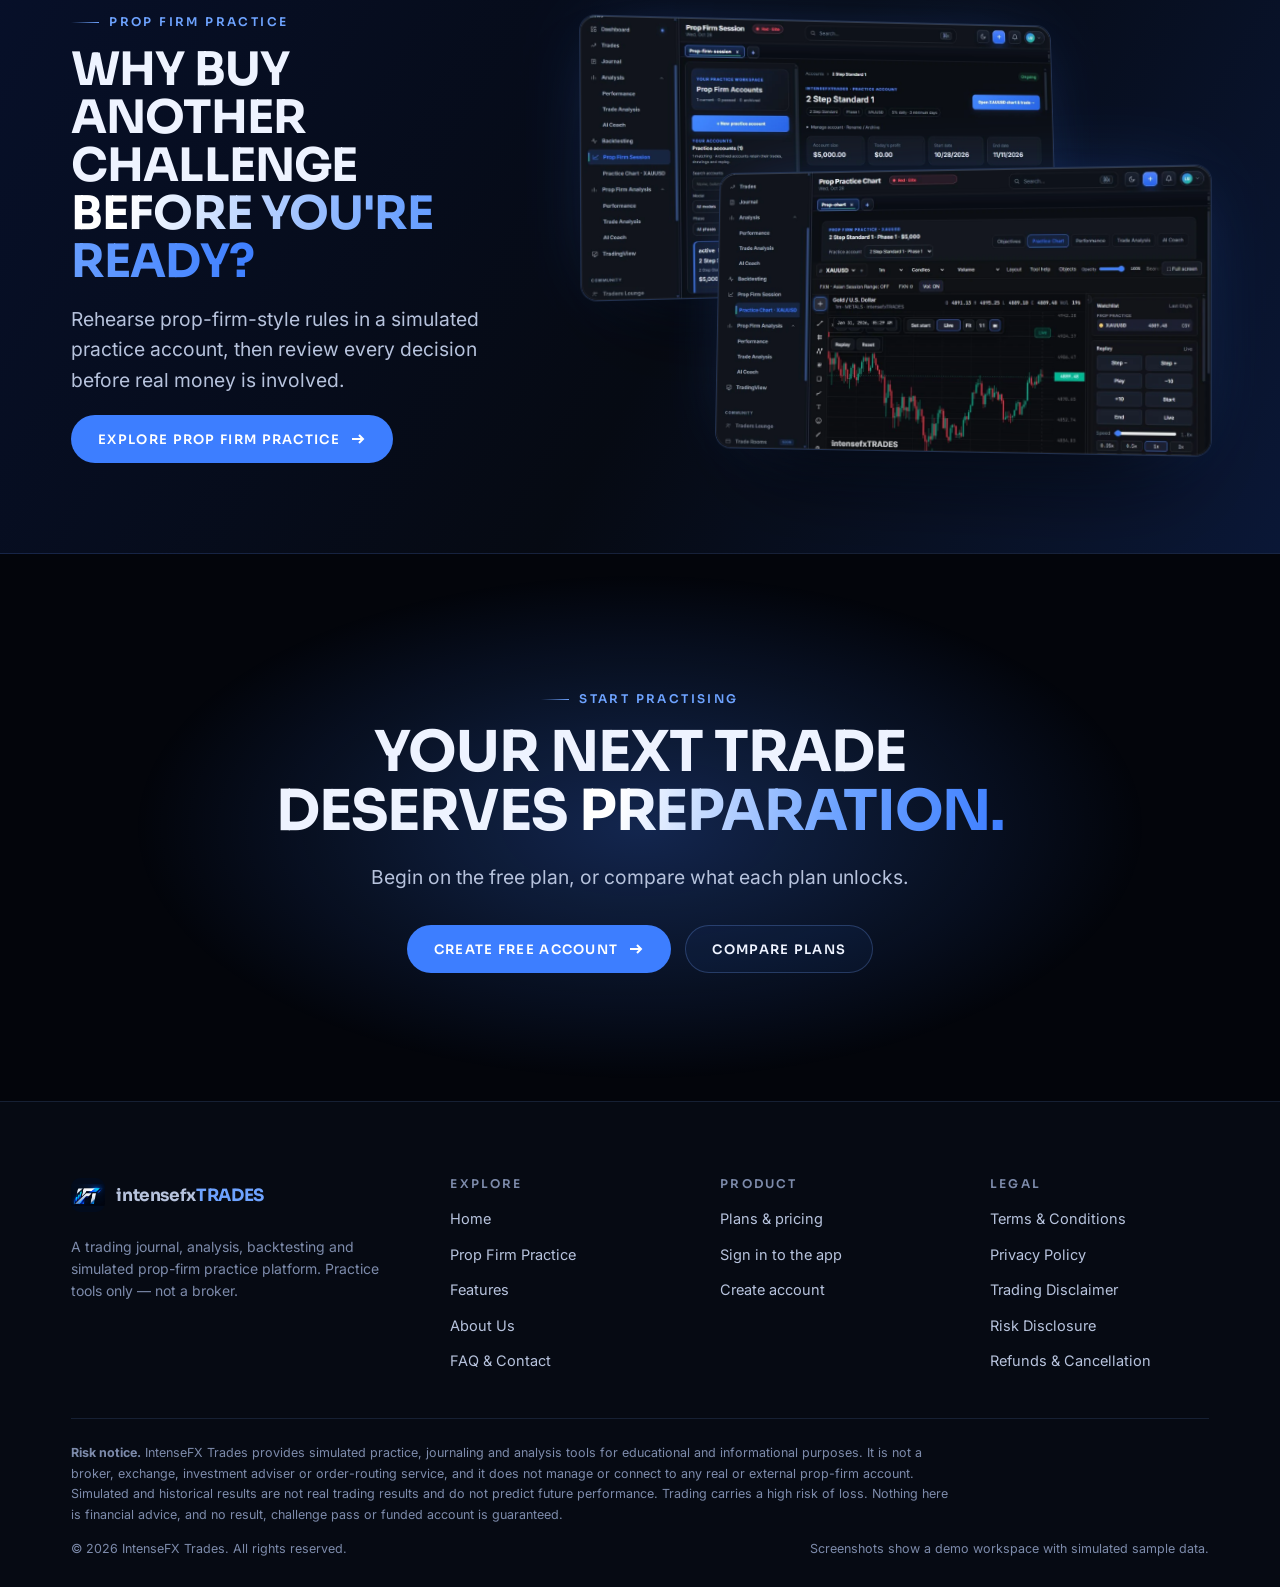
==== commit 1346309f: "Contact: phone only; rewrite Terms, Privacy and add Refunds policy - Contact page shows only Team In" ====
--- a/frontend/marketing/index.html
+++ b/frontend/marketing/index.html
@@ -134,7 +134,7 @@
 <div><a class="brand" href="index.html" aria-label="IntenseFX Trades — home"><img class="brand-logo" src="assets/img/brand/logo-icon.png" alt="IntenseFX Trades" width="34" height="34"><span class="brand-word">intensefx<b>TRADES</b></span></a><p class="foot-about">A trading journal, analysis, backtesting and simulated prop-firm practice platform. Practice tools only — not a broker.</p></div>
 <div><h4>Explore</h4><ul><li><a href="index.html">Home</a></li><li><a href="prop-firm-practice.html">Prop Firm Practice</a></li><li><a href="features.html">Features</a></li><li><a href="about.html">About Us</a></li><li><a href="faq-contact.html">FAQ &amp; Contact</a></li></ul></div>
 <div><h4>Product</h4><ul><li><a href="features.html#pricing">Plans &amp; pricing</a></li><li><a href="../">Sign in to the app</a></li><li><a href="../">Create account</a></li></ul></div>
-<div><h4>Legal</h4><ul><li><a href="legal.html#terms">Terms &amp; Conditions</a></li><li><a href="legal.html#privacy">Privacy Policy</a></li><li><a href="legal.html#disclaimer">Trading Disclaimer</a></li><li><a href="legal.html#risk">Risk Disclosure</a></li></ul></div>
+<div><h4>Legal</h4><ul><li><a href="legal.html#terms">Terms &amp; Conditions</a></li><li><a href="legal.html#privacy">Privacy Policy</a></li><li><a href="legal.html#disclaimer">Trading Disclaimer</a></li><li><a href="legal.html#risk">Risk Disclosure</a></li><li><a href="legal.html#refunds">Refunds &amp; Cancellation</a></li></ul></div>
 </div>
 <div class="foot-risk"><p><strong>Risk notice.</strong> IntenseFX Trades provides simulated practice, journaling and analysis tools for educational and informational purposes. It is not a broker, exchange, investment adviser or order-routing service, and it does not manage or connect to any real or external prop-firm account. Simulated and historical results are not real trading results and do not predict future performance. Trading carries a high risk of loss. Nothing here is financial advice, and no result, challenge pass or funded account is guaranteed.</p></div>
 <div class="foot-bottom"><span>© 2026 IntenseFX Trades. All rights reserved.</span><span>Screenshots show a demo workspace with simulated sample data.</span></div>
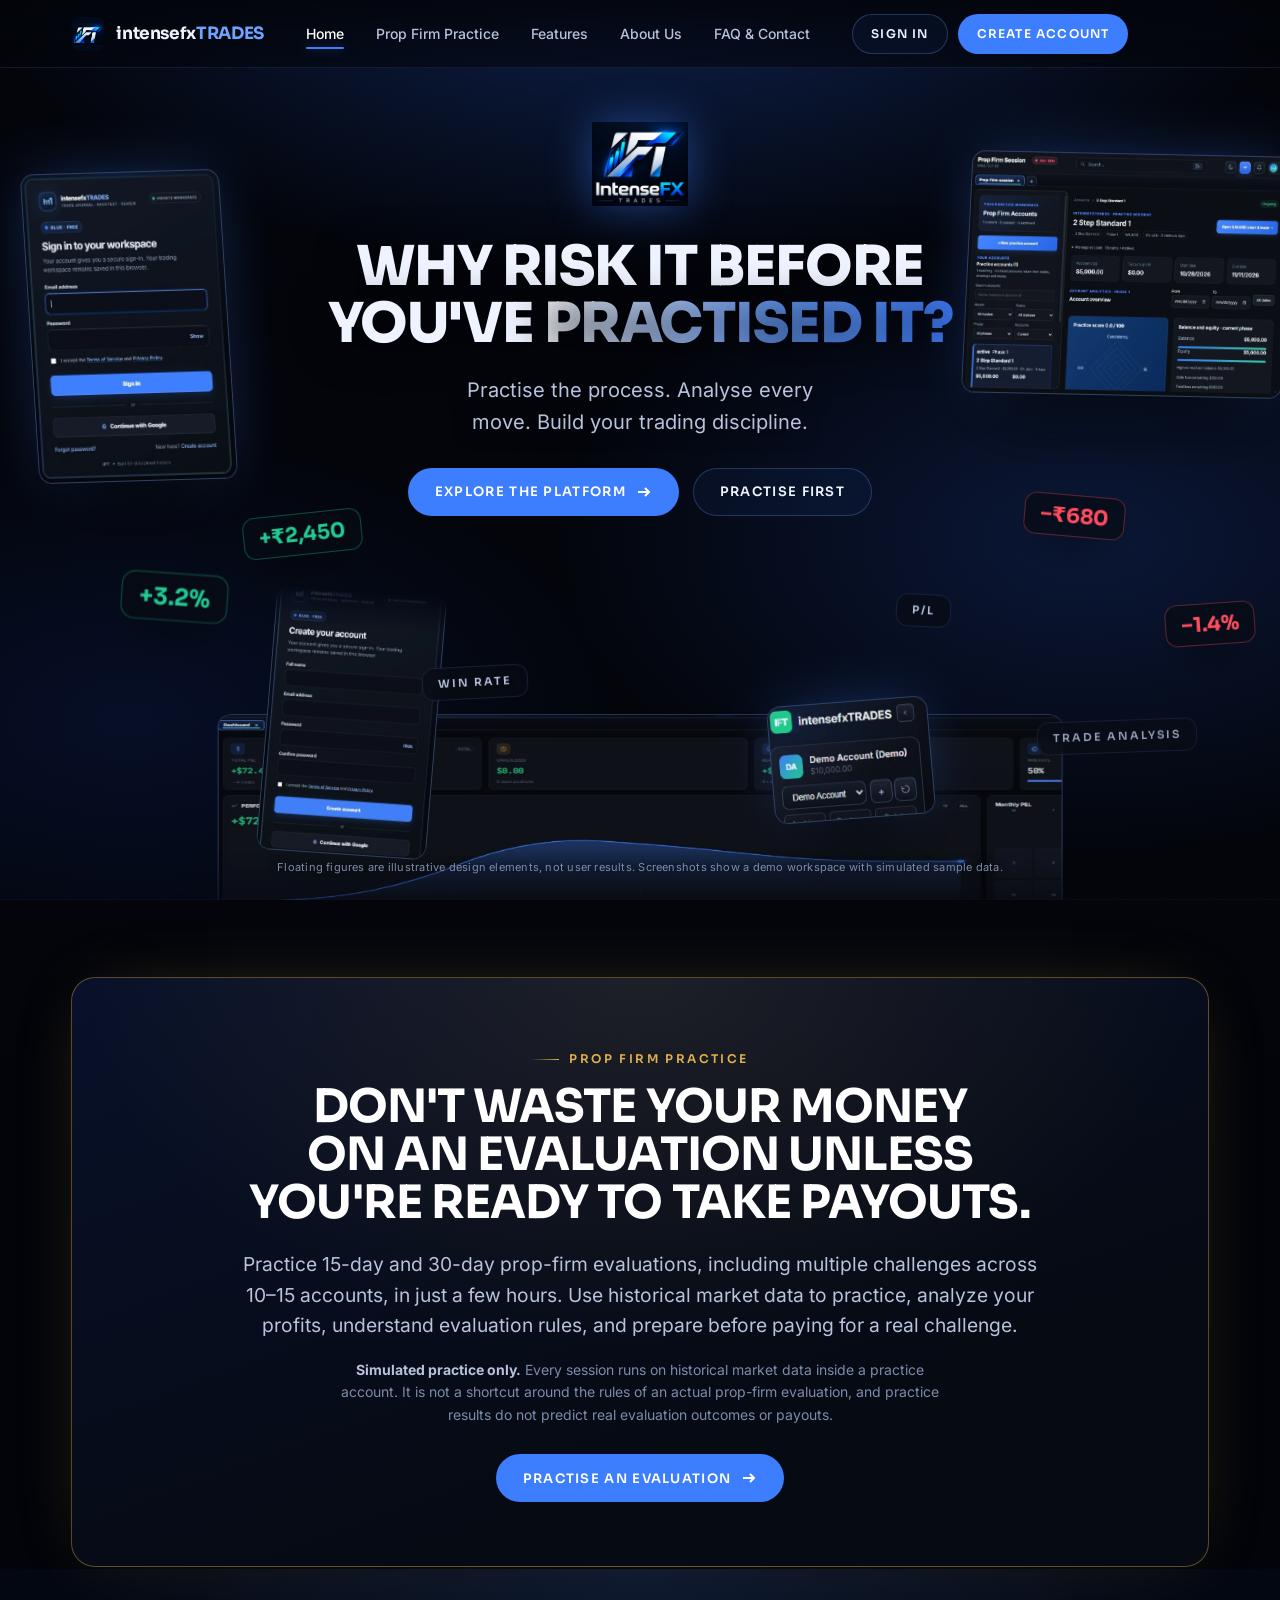
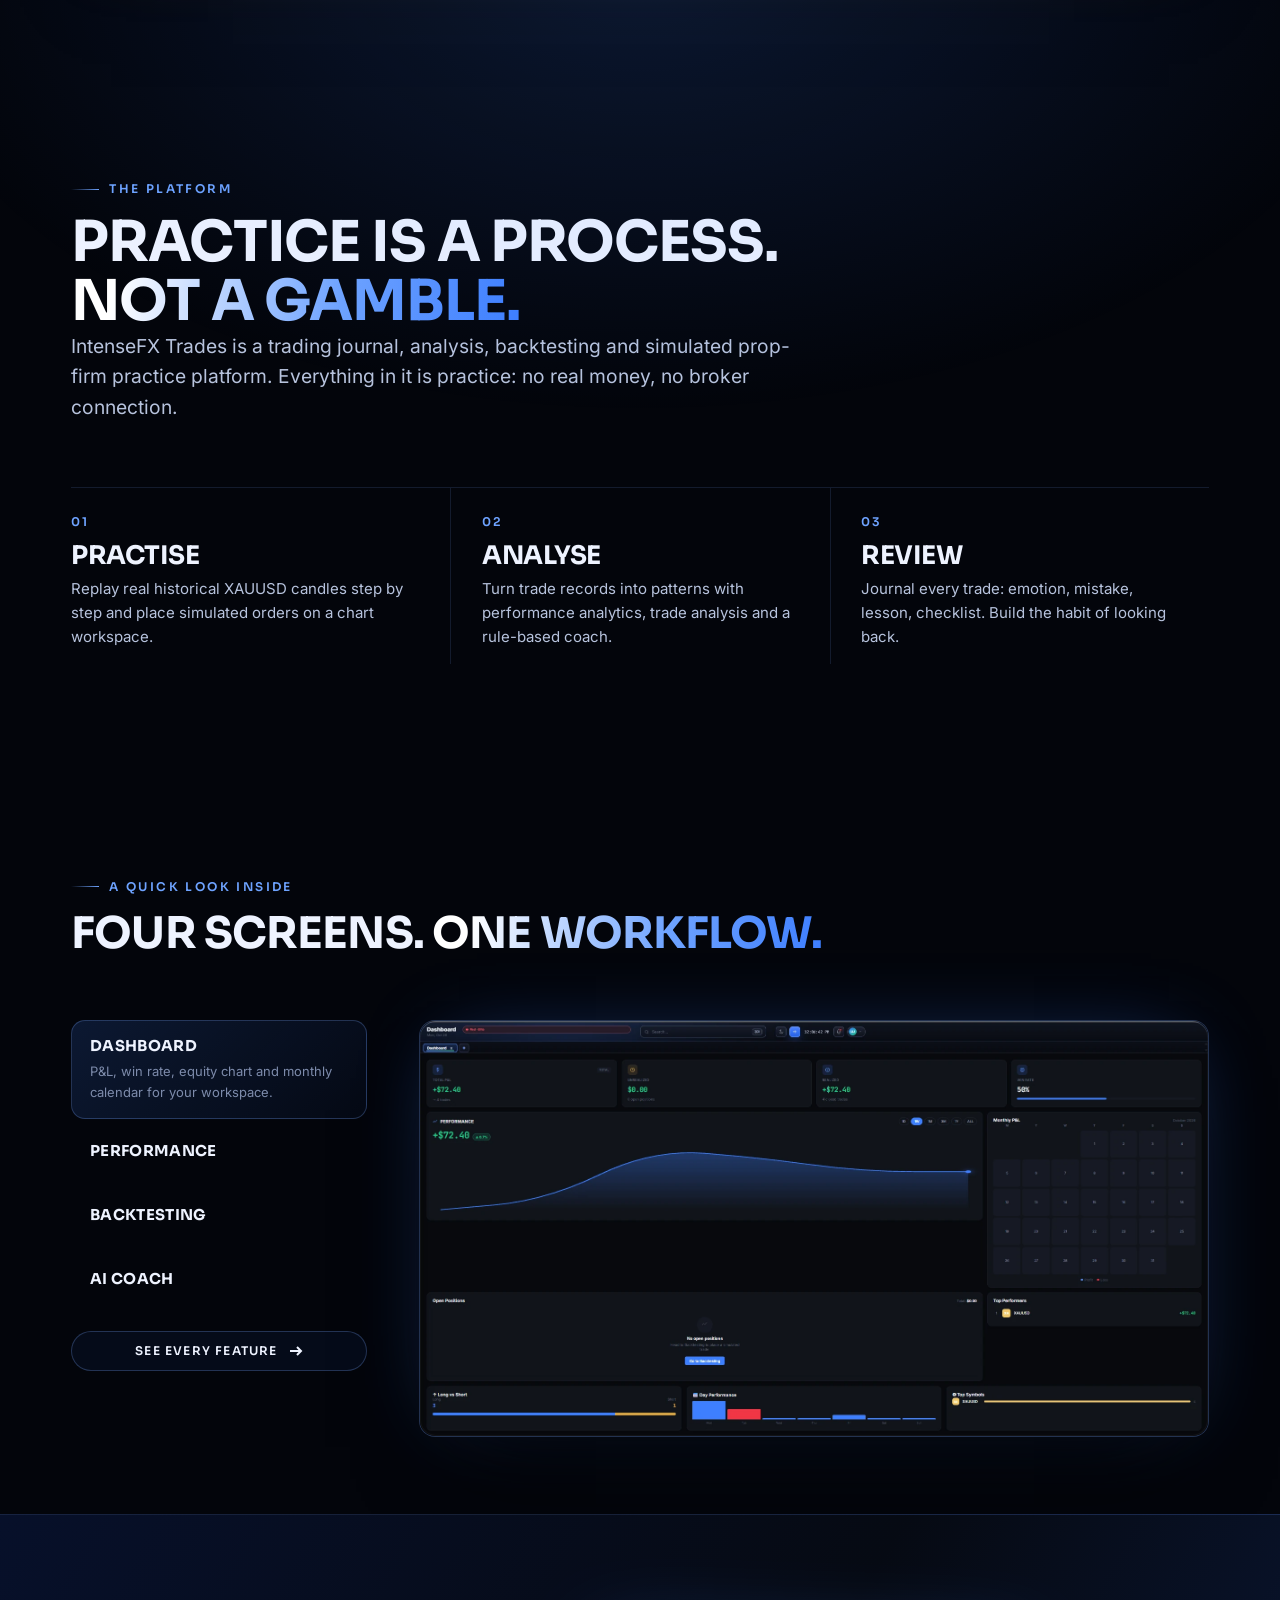
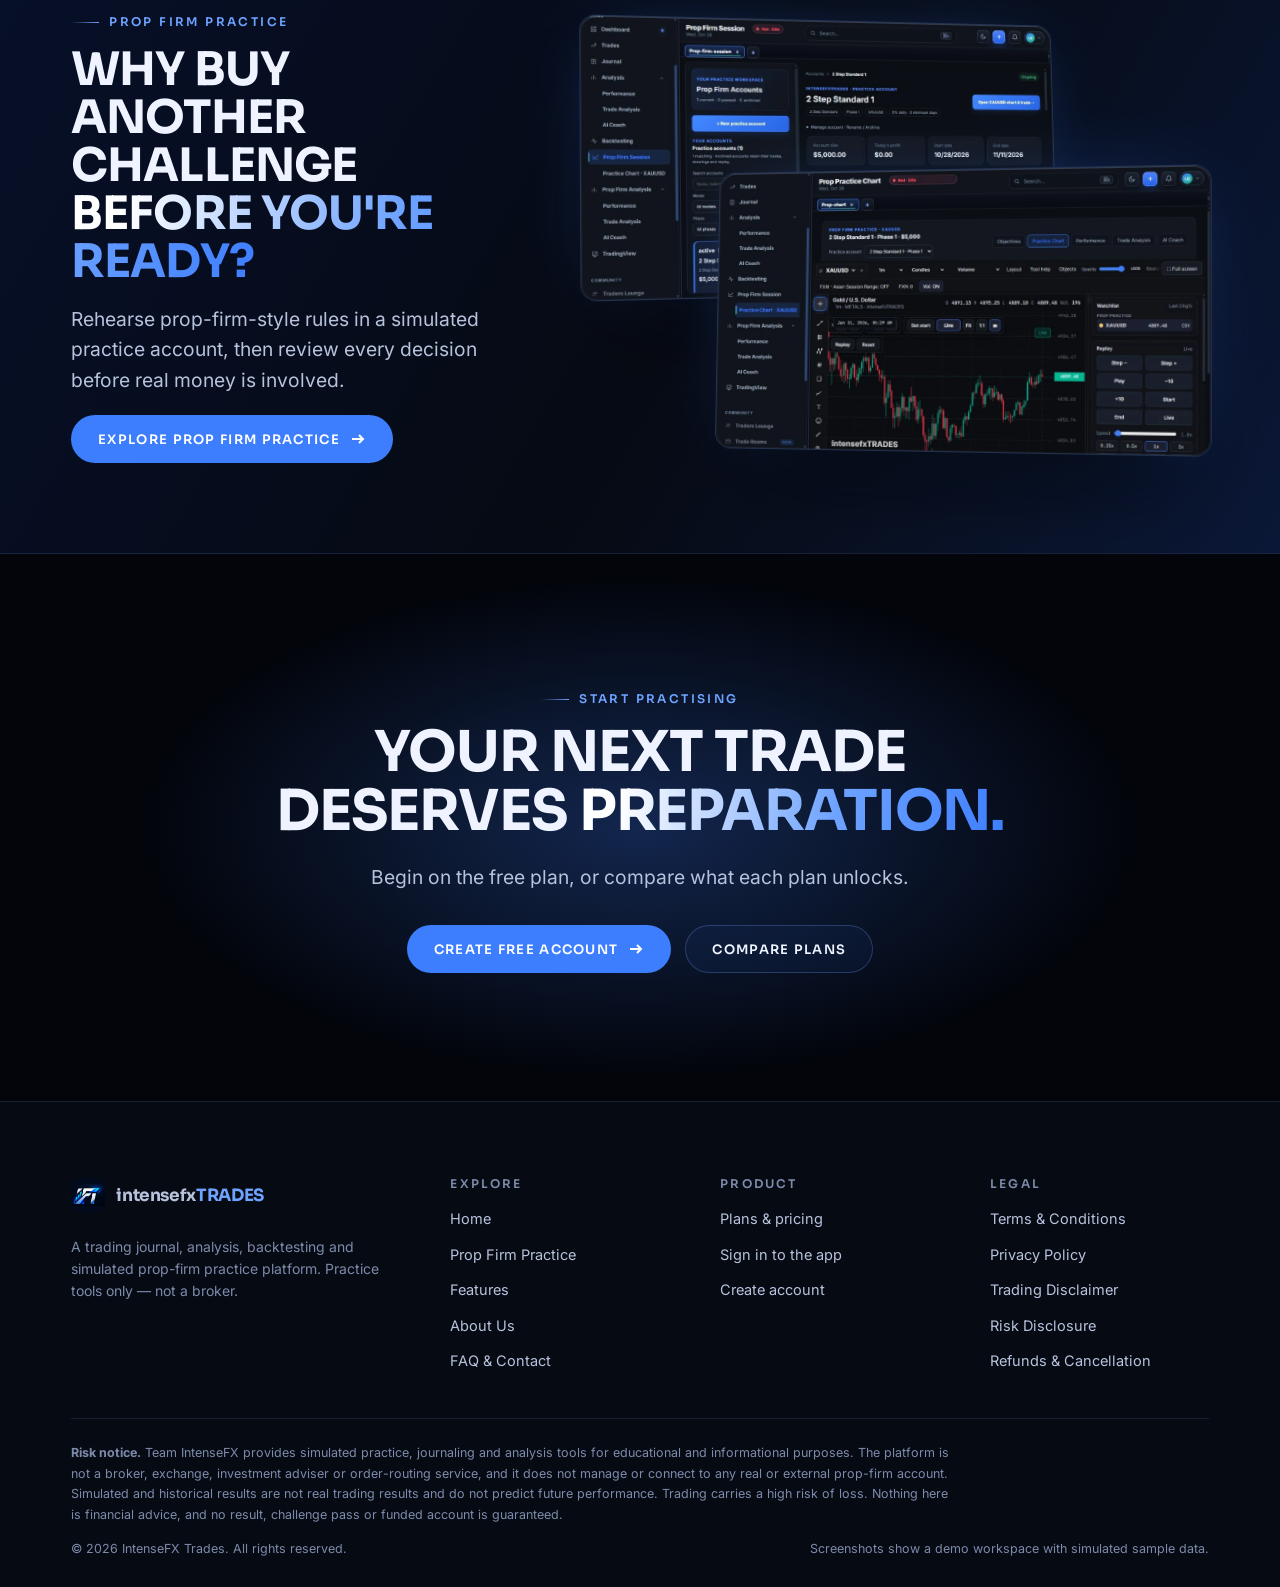
==== commit cf94aa24: "Unify website attribution under Team IntenseFX" ====
--- a/frontend/marketing/index.html
+++ b/frontend/marketing/index.html
@@ -136,9 +136,9 @@
 <div><h4>Product</h4><ul><li><a href="features.html#pricing">Plans &amp; pricing</a></li><li><a href="../">Sign in to the app</a></li><li><a href="../">Create account</a></li></ul></div>
 <div><h4>Legal</h4><ul><li><a href="legal.html#terms">Terms &amp; Conditions</a></li><li><a href="legal.html#privacy">Privacy Policy</a></li><li><a href="legal.html#disclaimer">Trading Disclaimer</a></li><li><a href="legal.html#risk">Risk Disclosure</a></li><li><a href="legal.html#refunds">Refunds &amp; Cancellation</a></li></ul></div>
 </div>
-<div class="foot-risk"><p><strong>Risk notice.</strong> IntenseFX Trades provides simulated practice, journaling and analysis tools for educational and informational purposes. It is not a broker, exchange, investment adviser or order-routing service, and it does not manage or connect to any real or external prop-firm account. Simulated and historical results are not real trading results and do not predict future performance. Trading carries a high risk of loss. Nothing here is financial advice, and no result, challenge pass or funded account is guaranteed.</p></div>
+<div class="foot-risk"><p><strong>Risk notice.</strong> Team IntenseFX provides simulated practice, journaling and analysis tools for educational and informational purposes. The platform is not a broker, exchange, investment adviser or order-routing service, and it does not manage or connect to any real or external prop-firm account. Simulated and historical results are not real trading results and do not predict future performance. Trading carries a high risk of loss. Nothing here is financial advice, and no result, challenge pass or funded account is guaranteed.</p></div>
 <div class="foot-bottom"><span>© 2026 IntenseFX Trades. All rights reserved.</span><span>Screenshots show a demo workspace with simulated sample data.</span></div>
 </div></footer>
 <script src="assets/js/site.js?v=a6c6d876" defer></script>
 </body>
-</html>+</html>
